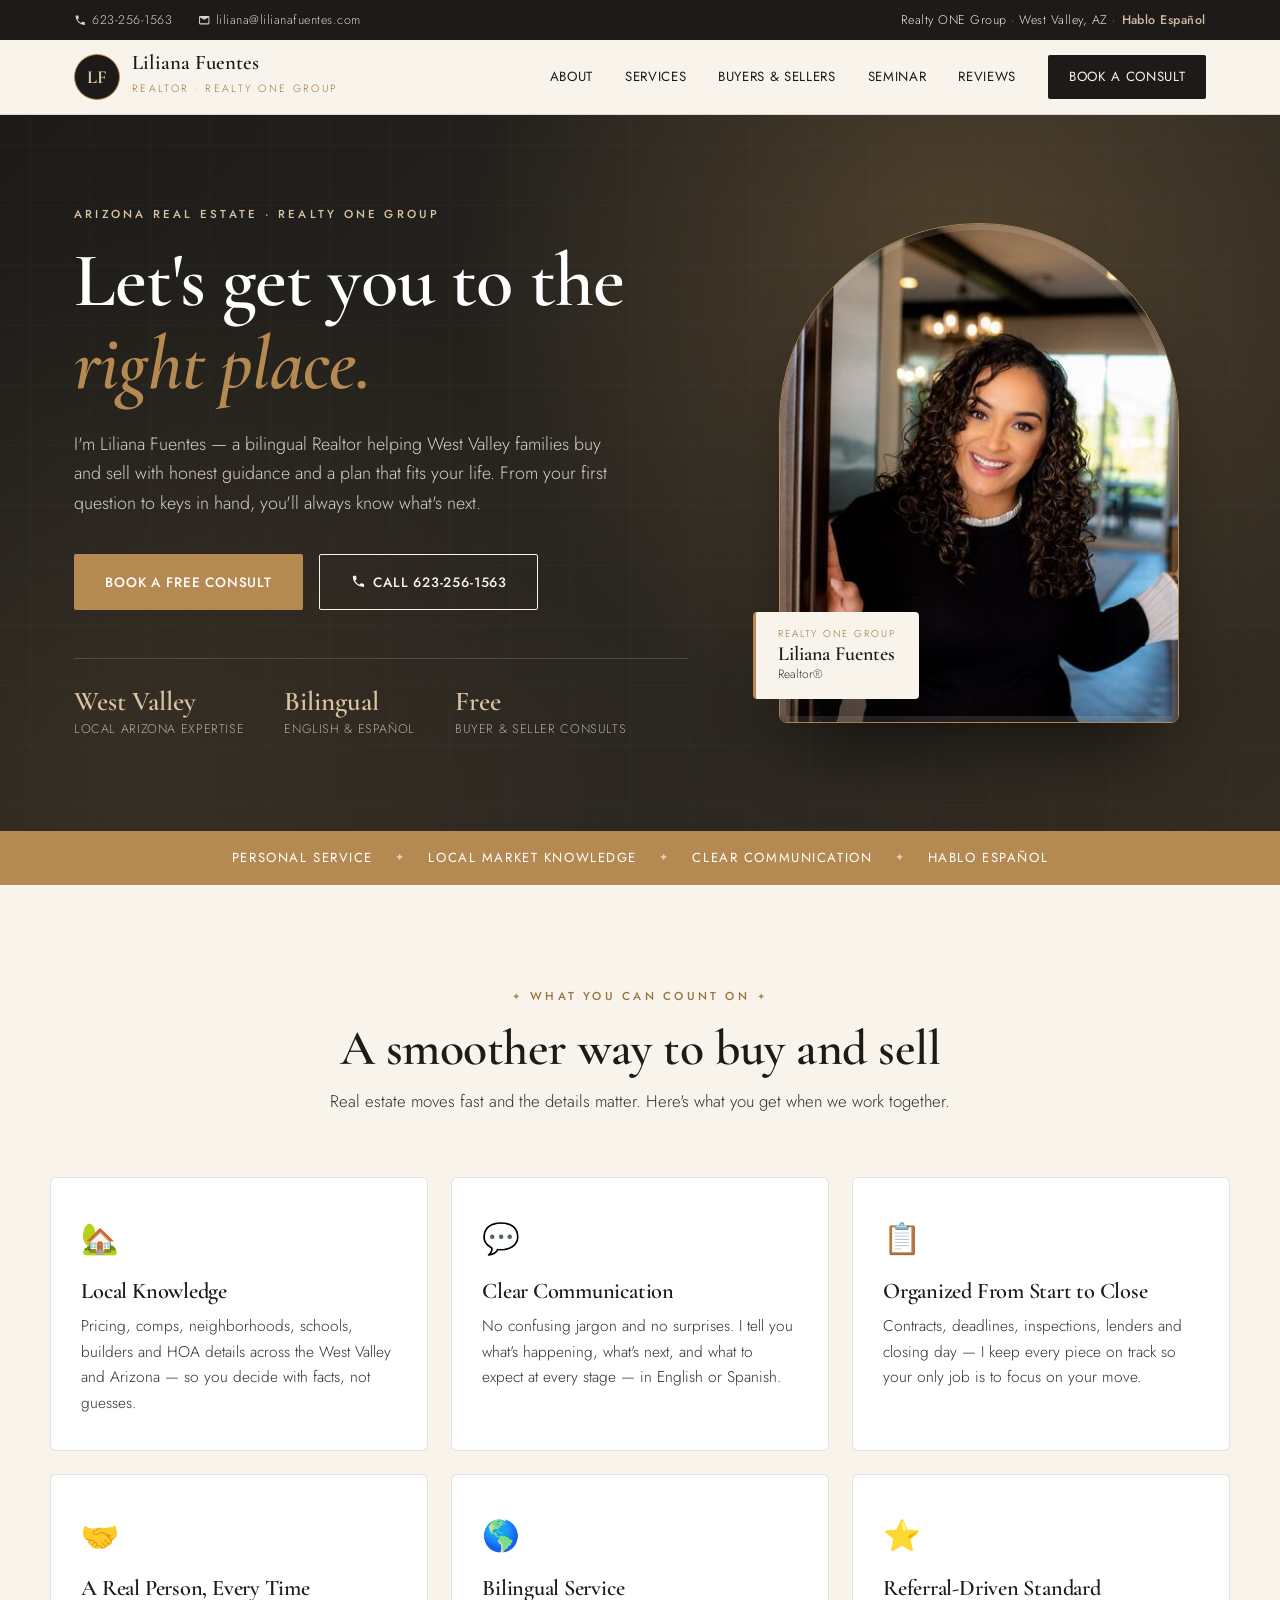
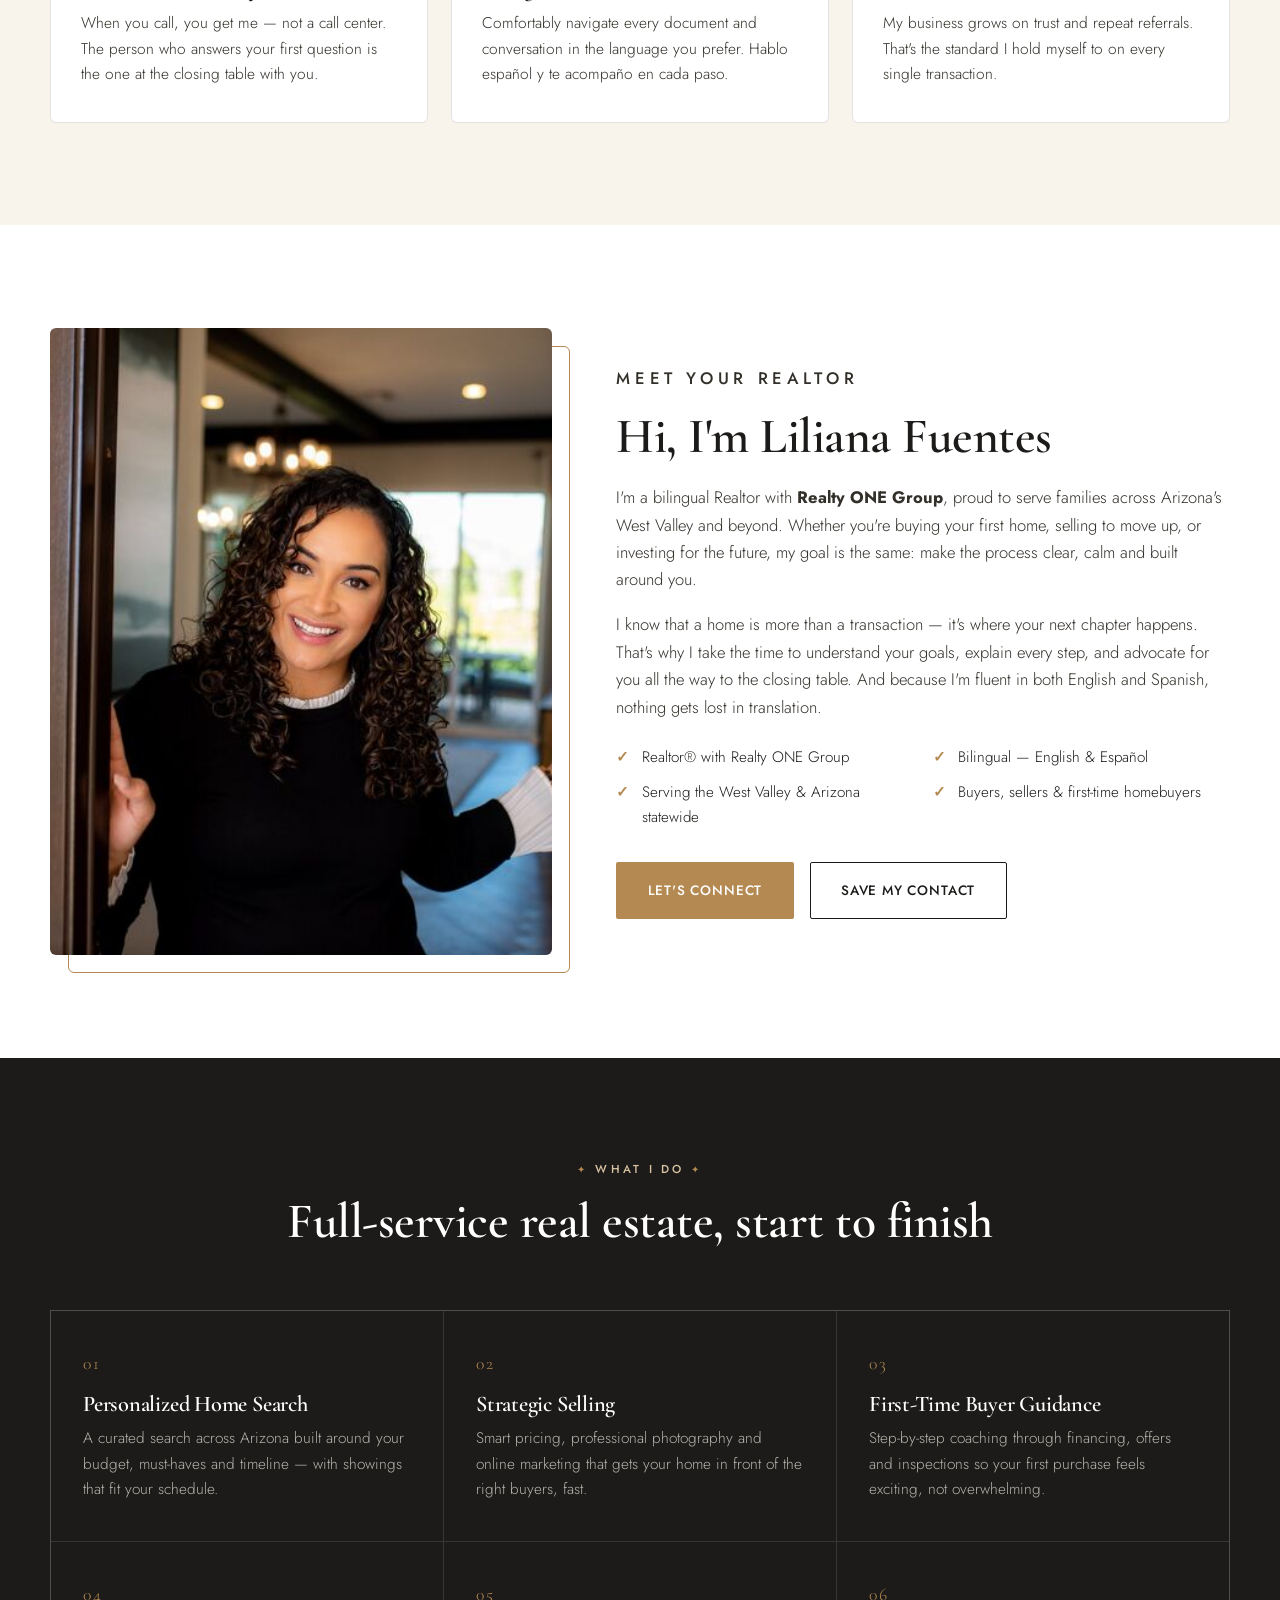
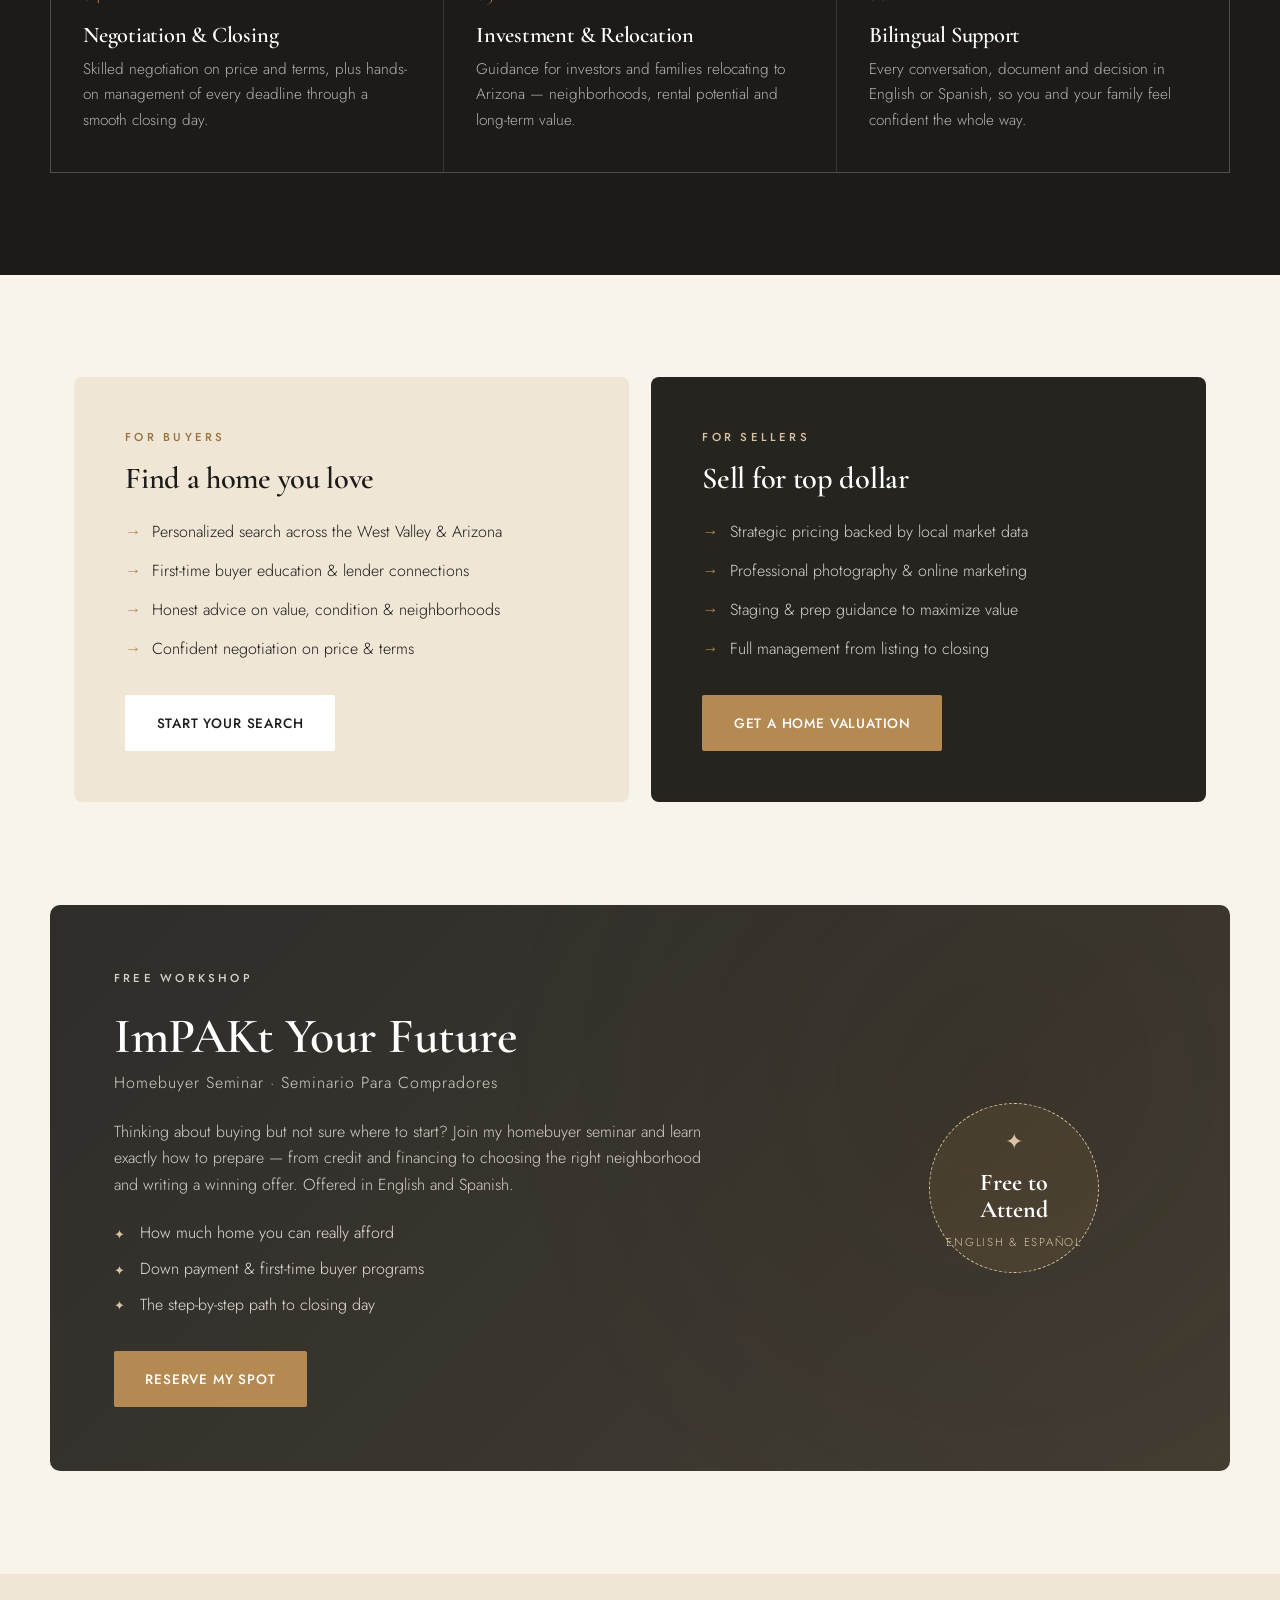
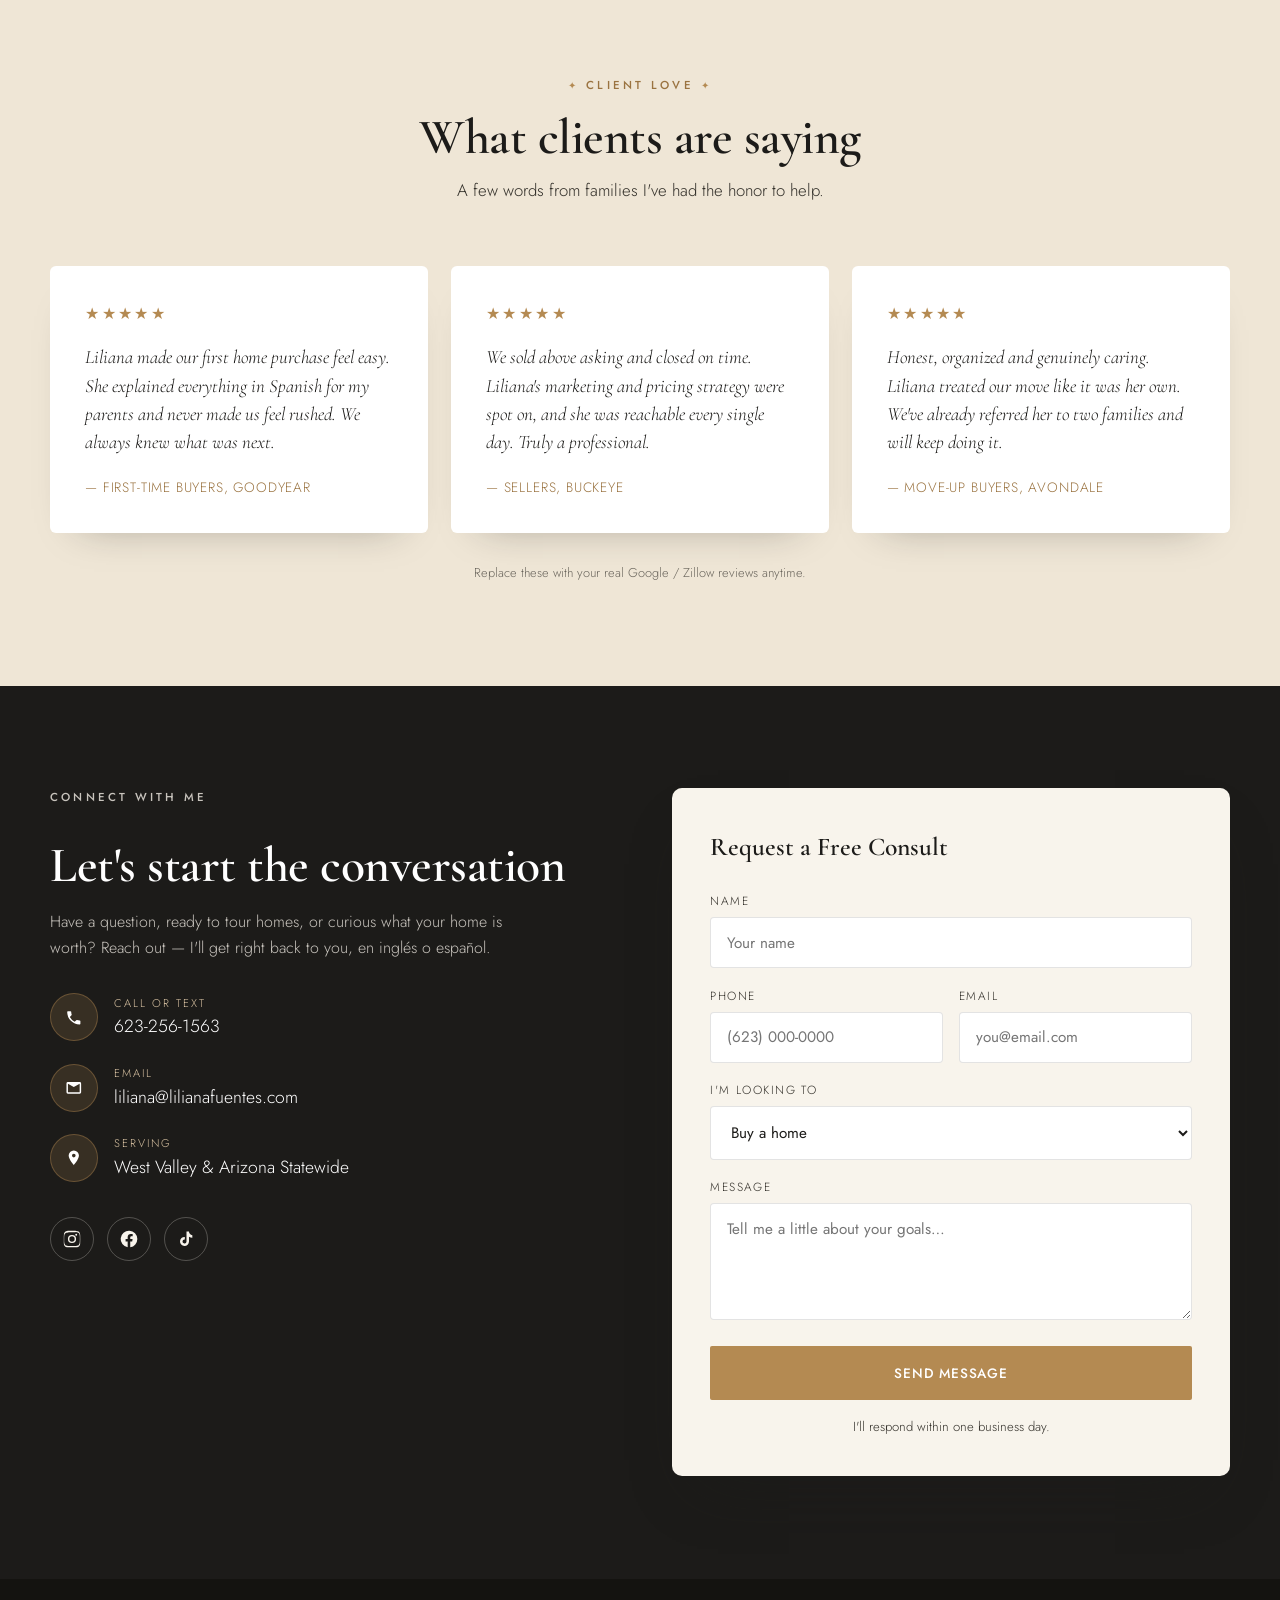
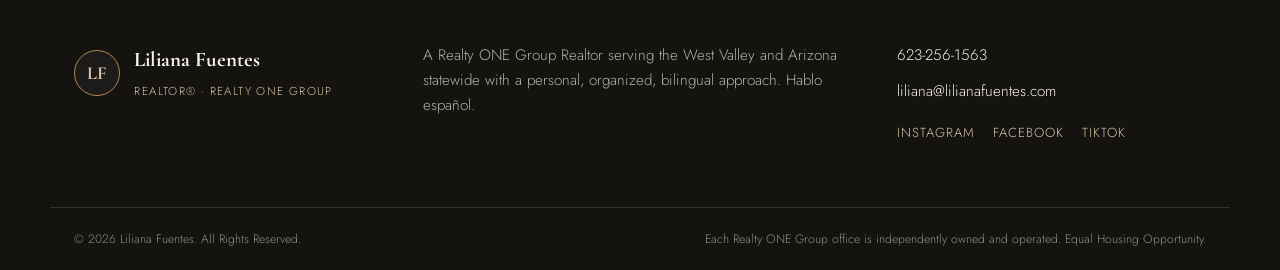
==== index.html @ efdcde89 "Launch Liliana Fuentes realtor website High-end bilingual one-page site for Liliana Fuentes, Realtor" ====
<!DOCTYPE html>
<html lang="en">
<head>
<meta charset="UTF-8" />
<meta name="viewport" content="width=device-width, initial-scale=1.0" />
<title>Liliana Fuentes | Realtor · Realty ONE Group · Arizona</title>
<meta name="description" content="Liliana Fuentes is a bilingual Arizona Realtor with Realty ONE Group, helping West Valley families buy and sell with a personal, organized approach. Hablo español." />
<meta name="author" content="Liliana Fuentes" />

<!-- Open Graph -->
<meta property="og:type" content="website" />
<meta property="og:title" content="Liliana Fuentes | Arizona Realtor" />
<meta property="og:description" content="Bilingual Arizona Realtor helping families buy & sell across the West Valley. Hablo español." />
<meta property="og:image" content="assets/images/liliana-profile.jpg" />

<link rel="icon" type="image/jpeg" href="assets/images/liliana-profile.jpg" />

<!-- Fonts -->
<link rel="preconnect" href="https://fonts.googleapis.com" />
<link rel="preconnect" href="https://fonts.gstatic.com" crossorigin />
<link href="https://fonts.googleapis.com/css2?family=Cormorant+Garamond:wght@400;500;600;700&family=Jost:wght@300;400;500;600&display=swap" rel="stylesheet" />

<link rel="stylesheet" href="assets/css/styles.css" />
</head>
<body>

<!-- ============ TOP BAR ============ -->
<div class="topbar">
  <div class="topbar-inner">
    <span class="topbar-item"><svg viewBox="0 0 24 24" class="ic"><path d="M6.6 10.8a15.6 15.6 0 0 0 6.6 6.6l2.2-2.2a1 1 0 0 1 1-.25 11.4 11.4 0 0 0 3.6.58 1 1 0 0 1 1 1V20a1 1 0 0 1-1 1A17 17 0 0 1 3 4a1 1 0 0 1 1-1h3.5a1 1 0 0 1 1 1 11.4 11.4 0 0 0 .58 3.6 1 1 0 0 1-.25 1z"/></svg> <a href="tel:+16232561563">623-256-1563</a></span>
    <span class="topbar-item topbar-hide"><svg viewBox="0 0 24 24" class="ic"><path d="M4 4h16a2 2 0 0 1 2 2v12a2 2 0 0 1-2 2H4a2 2 0 0 1-2-2V6a2 2 0 0 1 2-2zm8 7L4 6.5V18h16V6.5z"/></svg> <a href="mailto:liliana@lilianafuentes.com">liliana@lilianafuentes.com</a></span>
    <span class="topbar-item topbar-right">Realty ONE Group · West Valley, AZ · <strong>Hablo Español</strong></span>
  </div>
</div>

<!-- ============ NAV ============ -->
<header class="nav" id="nav">
  <div class="nav-inner">
    <a href="#home" class="brand">
      <span class="brand-mark">LF</span>
      <span class="brand-text">
        <span class="brand-name">Liliana Fuentes</span>
        <span class="brand-sub">Realtor · Realty ONE Group</span>
      </span>
    </a>

    <nav class="nav-links" id="navLinks">
      <a href="#about">About</a>
      <a href="#services">Services</a>
      <a href="#buyers">Buyers &amp; Sellers</a>
      <a href="#seminar">Seminar</a>
      <a href="#reviews">Reviews</a>
      <a href="#contact" class="nav-cta">Book a Consult</a>
    </nav>

    <button class="nav-toggle" id="navToggle" aria-label="Open menu">
      <span></span><span></span><span></span>
    </button>
  </div>
</header>

<!-- ============ HERO ============ -->
<section class="hero" id="home">
  <div class="hero-bg"></div>
  <div class="hero-inner">
    <div class="hero-copy reveal">
      <p class="eyebrow">Arizona Real Estate · Realty ONE Group</p>
      <h1>Let's get you to the<br><em>right place.</em></h1>
      <p class="hero-lead">
        I'm Liliana Fuentes — a bilingual Realtor helping West Valley families
        buy and sell with honest guidance and a plan that fits your life.
        From your first question to keys in hand, you'll always know what's next.
      </p>
      <div class="hero-actions">
        <a href="#contact" class="btn btn-primary">Book a Free Consult</a>
        <a href="tel:+16232561563" class="btn btn-ghost">
          <svg viewBox="0 0 24 24" class="ic"><path d="M6.6 10.8a15.6 15.6 0 0 0 6.6 6.6l2.2-2.2a1 1 0 0 1 1-.25 11.4 11.4 0 0 0 3.6.58 1 1 0 0 1 1 1V20a1 1 0 0 1-1 1A17 17 0 0 1 3 4a1 1 0 0 1 1-1h3.5a1 1 0 0 1 1 1 11.4 11.4 0 0 0 .58 3.6 1 1 0 0 1-.25 1z"/></svg>
          Call 623-256-1563
        </a>
      </div>
      <ul class="hero-stats">
        <li><strong>West&nbsp;Valley</strong><span>Local Arizona expertise</span></li>
        <li><strong>Bilingual</strong><span>English &amp; Español</span></li>
        <li><strong>Free</strong><span>Buyer &amp; seller consults</span></li>
      </ul>
    </div>

    <div class="hero-portrait reveal">
      <div class="portrait-frame">
        <img src="assets/images/liliana-profile.jpg" alt="Liliana Fuentes, Arizona Realtor" />
      </div>
      <div class="portrait-badge">
        <span class="badge-top">Realty ONE Group</span>
        <span class="badge-name">Liliana Fuentes</span>
        <span class="badge-role">Realtor®</span>
      </div>
    </div>
  </div>
</section>

<!-- ============ TRUST STRIP ============ -->
<section class="trust">
  <div class="trust-inner">
    <span>Personal Service</span><i>✦</i>
    <span>Local Market Knowledge</span><i>✦</i>
    <span>Clear Communication</span><i>✦</i>
    <span>Hablo Español</span>
  </div>
</section>

<!-- ============ COUNT ON ============ -->
<section class="counton" id="why">
  <div class="section-head reveal">
    <p class="eyebrow eyebrow-center">What You Can Count On</p>
    <h2>A smoother way to buy and sell</h2>
    <p class="section-sub">Real estate moves fast and the details matter. Here's what you get when we work together.</p>
  </div>

  <div class="counton-grid">
    <article class="count-card reveal">
      <div class="count-ic">🏡</div>
      <h3>Local Knowledge</h3>
      <p>Pricing, comps, neighborhoods, schools, builders and HOA details across the West Valley and Arizona — so you decide with facts, not guesses.</p>
    </article>
    <article class="count-card reveal">
      <div class="count-ic">💬</div>
      <h3>Clear Communication</h3>
      <p>No confusing jargon and no surprises. I tell you what's happening, what's next, and what to expect at every stage — in English or Spanish.</p>
    </article>
    <article class="count-card reveal">
      <div class="count-ic">📋</div>
      <h3>Organized From Start to Close</h3>
      <p>Contracts, deadlines, inspections, lenders and closing day — I keep every piece on track so your only job is to focus on your move.</p>
    </article>
    <article class="count-card reveal">
      <div class="count-ic">🤝</div>
      <h3>A Real Person, Every Time</h3>
      <p>When you call, you get me — not a call center. The person who answers your first question is the one at the closing table with you.</p>
    </article>
    <article class="count-card reveal">
      <div class="count-ic">🌎</div>
      <h3>Bilingual Service</h3>
      <p>Comfortably navigate every document and conversation in the language you prefer. Hablo español y te acompaño en cada paso.</p>
    </article>
    <article class="count-card reveal">
      <div class="count-ic">⭐</div>
      <h3>Referral-Driven Standard</h3>
      <p>My business grows on trust and repeat referrals. That's the standard I hold myself to on every single transaction.</p>
    </article>
  </div>
</section>

<!-- ============ ABOUT ============ -->
<section class="about" id="about">
  <div class="about-inner">
    <div class="about-photo reveal">
      <img src="assets/images/liliana-profile.jpg" alt="Liliana Fuentes" />
      <div class="about-accent"></div>
    </div>
    <div class="about-copy reveal">
      <p class="eyebrow">Meet Your Realtor</p>
      <h2>Hi, I'm Liliana Fuentes</h2>
      <p>
        I'm a bilingual Realtor with <strong>Realty ONE Group</strong>, proud to serve
        families across Arizona's West Valley and beyond. Whether you're buying your
        first home, selling to move up, or investing for the future, my goal is the
        same: make the process clear, calm and built around you.
      </p>
      <p>
        I know that a home is more than a transaction — it's where your next chapter
        happens. That's why I take the time to understand your goals, explain every
        step, and advocate for you all the way to the closing table. And because I'm
        fluent in both English and Spanish, nothing gets lost in translation.
      </p>
      <ul class="about-list">
        <li>Realtor® with Realty ONE Group</li>
        <li>Bilingual — English &amp; Español</li>
        <li>Serving the West Valley &amp; Arizona statewide</li>
        <li>Buyers, sellers &amp; first-time homebuyers</li>
      </ul>
      <div class="about-actions">
        <a href="#contact" class="btn btn-primary">Let's Connect</a>
        <a href="assets/liliana-fuentes.vcf" class="btn btn-ghost" download>Save My Contact</a>
      </div>
    </div>
  </div>
</section>

<!-- ============ SERVICES / WHAT WE DO ============ -->
<section class="services" id="services">
  <div class="section-head reveal">
    <p class="eyebrow eyebrow-center">What I Do</p>
    <h2>Full-service real estate, start to finish</h2>
  </div>
  <div class="services-grid">
    <article class="service reveal">
      <span class="service-num">01</span>
      <h3>Personalized Home Search</h3>
      <p>A curated search across Arizona built around your budget, must-haves and timeline — with showings that fit your schedule.</p>
    </article>
    <article class="service reveal">
      <span class="service-num">02</span>
      <h3>Strategic Selling</h3>
      <p>Smart pricing, professional photography and online marketing that gets your home in front of the right buyers, fast.</p>
    </article>
    <article class="service reveal">
      <span class="service-num">03</span>
      <h3>First-Time Buyer Guidance</h3>
      <p>Step-by-step coaching through financing, offers and inspections so your first purchase feels exciting, not overwhelming.</p>
    </article>
    <article class="service reveal">
      <span class="service-num">04</span>
      <h3>Negotiation &amp; Closing</h3>
      <p>Skilled negotiation on price and terms, plus hands-on management of every deadline through a smooth closing day.</p>
    </article>
    <article class="service reveal">
      <span class="service-num">05</span>
      <h3>Investment &amp; Relocation</h3>
      <p>Guidance for investors and families relocating to Arizona — neighborhoods, rental potential and long-term value.</p>
    </article>
    <article class="service reveal">
      <span class="service-num">06</span>
      <h3>Bilingual Support</h3>
      <p>Every conversation, document and decision in English or Spanish, so you and your family feel confident the whole way.</p>
    </article>
  </div>
</section>

<!-- ============ BUYERS / SELLERS SPLIT ============ -->
<section class="split" id="buyers">
  <div class="split-card split-buyers reveal">
    <p class="eyebrow">For Buyers</p>
    <h3>Find a home you love</h3>
    <ul>
      <li>Personalized search across the West Valley &amp; Arizona</li>
      <li>First-time buyer education &amp; lender connections</li>
      <li>Honest advice on value, condition &amp; neighborhoods</li>
      <li>Confident negotiation on price &amp; terms</li>
    </ul>
    <a href="#contact" class="btn btn-light">Start Your Search</a>
  </div>
  <div class="split-card split-sellers reveal">
    <p class="eyebrow eyebrow-light">For Sellers</p>
    <h3>Sell for top dollar</h3>
    <ul>
      <li>Strategic pricing backed by local market data</li>
      <li>Professional photography &amp; online marketing</li>
      <li>Staging &amp; prep guidance to maximize value</li>
      <li>Full management from listing to closing</li>
    </ul>
    <a href="#contact" class="btn btn-primary">Get a Home Valuation</a>
  </div>
</section>

<!-- ============ SEMINAR ============ -->
<section class="seminar" id="seminar">
  <div class="seminar-inner reveal">
    <div class="seminar-copy">
      <p class="eyebrow eyebrow-light">Free Workshop</p>
      <h2>ImPAKt Your Future</h2>
      <p class="seminar-tag">Homebuyer Seminar · Seminario Para Compradores</p>
      <p>
        Thinking about buying but not sure where to start? Join my homebuyer seminar
        and learn exactly how to prepare — from credit and financing to choosing the
        right neighborhood and writing a winning offer. Offered in English and Spanish.
      </p>
      <ul class="seminar-points">
        <li>How much home you can really afford</li>
        <li>Down payment &amp; first-time buyer programs</li>
        <li>The step-by-step path to closing day</li>
      </ul>
      <a href="https://partiful.com/e/uGW4o7pgcR9sW0emx7Ao?c=ep7l5ryD" target="_blank" rel="noopener" class="btn btn-primary">Reserve My Spot</a>
    </div>
    <div class="seminar-side">
      <div class="seminar-badge">
        <span>✦</span>
        <strong>Free to Attend</strong>
        <small>English &amp; Español</small>
      </div>
    </div>
  </div>
</section>

<!-- ============ TESTIMONIALS ============ -->
<section class="reviews" id="reviews">
  <div class="section-head reveal">
    <p class="eyebrow eyebrow-center">Client Love</p>
    <h2>What clients are saying</h2>
    <p class="section-sub">A few words from families I've had the honor to help.</p>
  </div>
  <div class="reviews-grid">
    <figure class="review reveal">
      <div class="stars">★★★★★</div>
      <blockquote>Liliana made our first home purchase feel easy. She explained everything in Spanish for my parents and never made us feel rushed. We always knew what was next.</blockquote>
      <figcaption>— First-Time Buyers, Goodyear</figcaption>
    </figure>
    <figure class="review reveal">
      <div class="stars">★★★★★</div>
      <blockquote>We sold above asking and closed on time. Liliana's marketing and pricing strategy were spot on, and she was reachable every single day. Truly a professional.</blockquote>
      <figcaption>— Sellers, Buckeye</figcaption>
    </figure>
    <figure class="review reveal">
      <div class="stars">★★★★★</div>
      <blockquote>Honest, organized and genuinely caring. Liliana treated our move like it was her own. We've already referred her to two families and will keep doing it.</blockquote>
      <figcaption>— Move-Up Buyers, Avondale</figcaption>
    </figure>
  </div>
  <p class="reviews-note">Replace these with your real Google / Zillow reviews anytime.</p>
</section>

<!-- ============ CONTACT ============ -->
<section class="contact" id="contact">
  <div class="contact-inner">
    <div class="contact-copy reveal">
      <p class="eyebrow eyebrow-light">Connect With Me</p>
      <h2>Let's start the conversation</h2>
      <p>Have a question, ready to tour homes, or curious what your home is worth? Reach out — I'll get right back to you, en inglés o español.</p>

      <ul class="contact-details">
        <li>
          <span class="cd-ic"><svg viewBox="0 0 24 24" class="ic"><path d="M6.6 10.8a15.6 15.6 0 0 0 6.6 6.6l2.2-2.2a1 1 0 0 1 1-.25 11.4 11.4 0 0 0 3.6.58 1 1 0 0 1 1 1V20a1 1 0 0 1-1 1A17 17 0 0 1 3 4a1 1 0 0 1 1-1h3.5a1 1 0 0 1 1 1 11.4 11.4 0 0 0 .58 3.6 1 1 0 0 1-.25 1z"/></svg></span>
          <div><small>Call or Text</small><a href="tel:+16232561563">623-256-1563</a></div>
        </li>
        <li>
          <span class="cd-ic"><svg viewBox="0 0 24 24" class="ic"><path d="M4 4h16a2 2 0 0 1 2 2v12a2 2 0 0 1-2 2H4a2 2 0 0 1-2-2V6a2 2 0 0 1 2-2zm8 7L4 6.5V18h16V6.5z"/></svg></span>
          <div><small>Email</small><a href="mailto:liliana@lilianafuentes.com">liliana@lilianafuentes.com</a></div>
        </li>
        <li>
          <span class="cd-ic"><svg viewBox="0 0 24 24" class="ic"><path d="M12 2a7 7 0 0 0-7 7c0 5.2 7 13 7 13s7-7.8 7-13a7 7 0 0 0-7-7zm0 9.5A2.5 2.5 0 1 1 12 6.5a2.5 2.5 0 0 1 0 5z"/></svg></span>
          <div><small>Serving</small><span>West Valley &amp; Arizona Statewide</span></div>
        </li>
      </ul>

      <div class="socials">
        <a href="https://www.instagram.com/lilianafuentesrealtor/" target="_blank" rel="noopener" aria-label="Instagram">
          <svg viewBox="0 0 24 24"><path d="M12 2.2c3.2 0 3.6 0 4.9.07 1.2.05 1.8.25 2.2.42.6.2 1 .5 1.4.9.4.4.7.8.9 1.4.17.4.37 1 .42 2.2.06 1.3.07 1.7.07 4.9s0 3.6-.07 4.9c-.05 1.2-.25 1.8-.42 2.2-.2.6-.5 1-.9 1.4-.4.4-.8.7-1.4.9-.4.17-1 .37-2.2.42-1.3.06-1.7.07-4.9.07s-3.6 0-4.9-.07c-1.2-.05-1.8-.25-2.2-.42-.6-.2-1-.5-1.4-.9-.4-.4-.7-.8-.9-1.4-.17-.4-.37-1-.42-2.2C2.2 15.6 2.2 15.2 2.2 12s0-3.6.07-4.9c.05-1.2.25-1.8.42-2.2.2-.6.5-1 .9-1.4.4-.4.8-.7 1.4-.9.4-.17 1-.37 2.2-.42C8.4 2.2 8.8 2.2 12 2.2zm0 1.8c-3.1 0-3.5 0-4.7.07-1.1.05-1.7.24-2.1.4-.5.2-.9.44-1.3.84-.4.4-.64.8-.84 1.3-.16.4-.35 1-.4 2.1C2.6 9.5 2.6 9.9 2.6 12s0 2.5.06 3.7c.05 1.1.24 1.7.4 2.1.2.5.44.9.84 1.3.4.4.8.64 1.3.84.4.16 1 .35 2.1.4 1.2.06 1.6.07 4.7.07s3.5 0 4.7-.07c1.1-.05 1.7-.24 2.1-.4.5-.2.9-.44 1.3-.84.4-.4.64-.8.84-1.3.16-.4.35-1 .4-2.1.06-1.2.07-1.6.07-3.7s0-2.5-.07-3.7c-.05-1.1-.24-1.7-.4-2.1-.2-.5-.44-.9-.84-1.3-.4-.4-.8-.64-1.3-.84-.4-.16-1-.35-2.1-.4C15.5 4 15.1 4 12 4zm0 3.1A4.9 4.9 0 1 0 12 16.9 4.9 4.9 0 0 0 12 7.1zm0 8.1A3.2 3.2 0 1 1 12 8.8a3.2 3.2 0 0 1 0 6.4zm6.2-8.3a1.15 1.15 0 1 1-2.3 0 1.15 1.15 0 0 1 2.3 0z"/></svg>
        </a>
        <a href="https://www.facebook.com/lilianafuentesrealtor" target="_blank" rel="noopener" aria-label="Facebook">
          <svg viewBox="0 0 24 24"><path d="M22 12a10 10 0 1 0-11.6 9.9v-7H7.9V12h2.5V9.8c0-2.5 1.5-3.9 3.8-3.9 1.1 0 2.2.2 2.2.2v2.5h-1.3c-1.2 0-1.6.8-1.6 1.6V12h2.8l-.45 2.9h-2.35v7A10 10 0 0 0 22 12z"/></svg>
        </a>
        <a href="https://www.tiktok.com/@lilianafuentesrealtor" target="_blank" rel="noopener" aria-label="TikTok">
          <svg viewBox="0 0 24 24"><path d="M16.6 5.8a4.3 4.3 0 0 1-1-2.8h-3v12.1a2.4 2.4 0 1 1-2-2.4V9.6a5.4 5.4 0 1 0 5 5.4V9.3a7.1 7.1 0 0 0 4 1.3V7.6a4.3 4.3 0 0 1-3-1.8z"/></svg>
        </a>
      </div>
    </div>

    <div class="contact-form-wrap reveal">
      <form class="contact-form" id="contactForm" action="https://formspree.io/f/yourFormID" method="POST">
        <p class="form-title">Request a Free Consult</p>
        <div class="field">
          <label for="name">Name</label>
          <input type="text" id="name" name="name" required placeholder="Your name" />
        </div>
        <div class="field-row">
          <div class="field">
            <label for="phone">Phone</label>
            <input type="tel" id="phone" name="phone" placeholder="(623) 000-0000" />
          </div>
          <div class="field">
            <label for="email">Email</label>
            <input type="email" id="email" name="email" required placeholder="you@email.com" />
          </div>
        </div>
        <div class="field">
          <label for="intent">I'm looking to</label>
          <select id="intent" name="intent">
            <option>Buy a home</option>
            <option>Sell a home</option>
            <option>Buy &amp; sell</option>
            <option>Attend the homebuyer seminar</option>
            <option>Just have a question</option>
          </select>
        </div>
        <div class="field">
          <label for="message">Message</label>
          <textarea id="message" name="message" rows="4" placeholder="Tell me a little about your goals…"></textarea>
        </div>
        <button type="submit" class="btn btn-primary btn-block">Send Message</button>
        <p class="form-note" id="formNote">I'll respond within one business day.</p>
      </form>
    </div>
  </div>
</section>

<!-- ============ FOOTER ============ -->
<footer class="footer">
  <div class="footer-inner">
    <div class="footer-brand">
      <span class="brand-mark">LF</span>
      <div>
        <strong>Liliana Fuentes</strong>
        <small>Realtor® · Realty ONE Group</small>
      </div>
    </div>
    <p class="footer-blurb">
      A Realty ONE Group Realtor serving the West Valley and Arizona statewide
      with a personal, organized, bilingual approach. Hablo español.
    </p>
    <ul class="footer-contact">
      <li><a href="tel:+16232561563">623-256-1563</a></li>
      <li><a href="mailto:liliana@lilianafuentes.com">liliana@lilianafuentes.com</a></li>
      <li class="footer-social">
        <a href="https://www.instagram.com/lilianafuentesrealtor/" target="_blank" rel="noopener" aria-label="Instagram">Instagram</a>
        <a href="https://www.facebook.com/lilianafuentesrealtor" target="_blank" rel="noopener" aria-label="Facebook">Facebook</a>
        <a href="https://www.tiktok.com/@lilianafuentesrealtor" target="_blank" rel="noopener" aria-label="TikTok">TikTok</a>
      </li>
    </ul>
  </div>
  <div class="footer-bar">
    <span>© <span id="year"></span> Liliana Fuentes. All Rights Reserved.</span>
    <span>Each Realty ONE Group office is independently owned and operated. Equal Housing Opportunity.</span>
  </div>
</footer>

<a href="tel:+16232561563" class="fab" aria-label="Call Liliana">
  <svg viewBox="0 0 24 24"><path d="M6.6 10.8a15.6 15.6 0 0 0 6.6 6.6l2.2-2.2a1 1 0 0 1 1-.25 11.4 11.4 0 0 0 3.6.58 1 1 0 0 1 1 1V20a1 1 0 0 1-1 1A17 17 0 0 1 3 4a1 1 0 0 1 1-1h3.5a1 1 0 0 1 1 1 11.4 11.4 0 0 0 .58 3.6 1 1 0 0 1-.25 1z"/></svg>
</a>

<script src="assets/js/main.js"></script>
</body>
</html>
---- assets/css/styles.css ----
/* ============================================================
   Liliana Fuentes — Realtor · Realty ONE Group
   Palette: charcoal + warm gold + cream
============================================================ */
:root{
  --ink:#1c1b19;
  --charcoal:#26241f;
  --char-soft:#33302a;
  --cream:#f8f4ec;
  --sand:#efe6d6;
  --gold:#b48a52;
  --gold-deep:#9a7340;
  --gold-soft:#d9c3a3;
  --line:rgba(28,27,25,.12);
  --white:#ffffff;
  --shadow:0 30px 60px -25px rgba(28,27,25,.4);
  --serif:"Cormorant Garamond",Georgia,serif;
  --sans:"Jost",-apple-system,BlinkMacSystemFont,sans-serif;
  --maxw:1180px;
}

*{margin:0;padding:0;box-sizing:border-box}
html{scroll-behavior:smooth}
body{
  font-family:var(--sans);
  color:var(--ink);
  background:var(--cream);
  line-height:1.65;
  font-weight:300;
  -webkit-font-smoothing:antialiased;
  overflow-x:hidden;
}
img{max-width:100%;display:block}
a{color:inherit;text-decoration:none}
.ic{width:1em;height:1em;fill:currentColor;flex:none}

h1,h2,h3{font-family:var(--serif);font-weight:600;line-height:1.08;letter-spacing:-.01em}
h1{font-size:clamp(2.8rem,6vw,4.8rem)}
h2{font-size:clamp(2rem,4vw,3.1rem)}
h3{font-size:1.4rem}
em{font-style:italic;color:var(--gold)}

.eyebrow{
  font-family:var(--sans);
  text-transform:uppercase;
  letter-spacing:.28em;
  font-size:.72rem;
  font-weight:500;
  color:var(--gold-deep);
  margin-bottom:1rem;
}
.eyebrow-light{color:var(--gold-soft)}
.eyebrow-center{display:flex;justify-content:center;gap:.6em;align-items:center}
.eyebrow-center::before,.eyebrow-center::after{content:"✦";color:var(--gold);font-size:.9em}

/* ---------- Buttons ---------- */
.btn{
  display:inline-flex;align-items:center;gap:.55em;
  font-family:var(--sans);font-weight:500;font-size:.85rem;
  letter-spacing:.06em;text-transform:uppercase;
  padding:1rem 1.9rem;border-radius:2px;cursor:pointer;
  transition:.35s cubic-bezier(.2,.7,.3,1);border:1px solid transparent;
}
.btn .ic{font-size:1.1em}
.btn-primary{background:var(--gold);color:#fff}
.btn-primary:hover{background:var(--gold-deep);transform:translateY(-2px);box-shadow:0 14px 30px -12px rgba(154,115,64,.7)}
.btn-ghost{background:transparent;border-color:currentColor;color:inherit}
.btn-ghost:hover{background:var(--ink);color:var(--cream);border-color:var(--ink)}
.btn-light{background:#fff;color:var(--ink)}
.btn-light:hover{background:var(--ink);color:#fff;transform:translateY(-2px)}
.btn-block{width:100%;justify-content:center}

/* ---------- Topbar ---------- */
.topbar{background:var(--ink);color:var(--cream);font-size:.78rem;letter-spacing:.04em}
.topbar-inner{max-width:var(--maxw);margin:0 auto;padding:.6rem 1.5rem;display:flex;gap:1.6rem;align-items:center}
.topbar-item{display:inline-flex;align-items:center;gap:.45em;opacity:.85}
.topbar-item a:hover{color:var(--gold-soft)}
.topbar-right{margin-left:auto;opacity:.95}
.topbar-right strong{color:var(--gold-soft);font-weight:500}

/* ---------- Nav ---------- */
.nav{position:sticky;top:0;z-index:100;background:rgba(248,244,236,.9);backdrop-filter:blur(12px);border-bottom:1px solid var(--line);transition:.3s}
.nav.scrolled{box-shadow:0 8px 30px -18px rgba(28,27,25,.35)}
.nav-inner{max-width:var(--maxw);margin:0 auto;padding:.85rem 1.5rem;display:flex;align-items:center;justify-content:space-between}
.brand{display:flex;align-items:center;gap:.75rem}
.brand-mark{
  width:46px;height:46px;border-radius:50%;flex:none;
  display:grid;place-items:center;
  background:var(--ink);color:var(--gold-soft);
  font-family:var(--serif);font-weight:700;font-size:1.15rem;letter-spacing:.02em;
  border:1px solid var(--gold);
}
.brand-name{font-family:var(--serif);font-size:1.3rem;font-weight:600;display:block;line-height:1}
.brand-sub{font-size:.66rem;letter-spacing:.22em;text-transform:uppercase;color:var(--gold-deep)}
.nav-links{display:flex;align-items:center;gap:2rem}
.nav-links a{font-size:.83rem;letter-spacing:.05em;text-transform:uppercase;font-weight:400;transition:color .25s;position:relative}
.nav-links a:not(.nav-cta)::after{content:"";position:absolute;left:0;bottom:-6px;width:0;height:1px;background:var(--gold);transition:width .3s}
.nav-links a:not(.nav-cta):hover::after{width:100%}
.nav-cta{background:var(--ink);color:var(--cream)!important;padding:.7rem 1.3rem;border-radius:2px;font-weight:500}
.nav-cta:hover{background:var(--gold)}
.nav-toggle{display:none;flex-direction:column;gap:5px;background:none;border:none;cursor:pointer;padding:6px}
.nav-toggle span{width:26px;height:2px;background:var(--ink);transition:.3s}

/* ---------- Hero ---------- */
.hero{position:relative;overflow:hidden;background:var(--ink)}
.hero-bg{
  position:absolute;inset:0;
  background:
    radial-gradient(circle at 75% 20%,rgba(180,138,82,.28),transparent 45%),
    radial-gradient(circle at 10% 90%,rgba(180,138,82,.12),transparent 40%),
    linear-gradient(135deg,#1c1b19 0%,#2a2620 60%,#332c22 100%);
}
.hero-bg::after{content:"";position:absolute;inset:0;background-image:url("data:image/svg+xml,%3Csvg xmlns='http://www.w3.org/2000/svg' width='60' height='60'%3E%3Cpath d='M0 0h60v60H0z' fill='none'/%3E%3Cpath d='M30 0v60M0 30h60' stroke='%23ffffff' stroke-opacity='.025'/%3E%3C/svg%3E");}
.hero-inner{position:relative;max-width:var(--maxw);margin:0 auto;padding:clamp(3rem,7vw,6rem) 1.5rem;display:grid;grid-template-columns:1.15fr .85fr;gap:clamp(2rem,5vw,4.5rem);align-items:center}
.hero-copy{color:var(--cream)}
.hero-copy .eyebrow{color:var(--gold-soft)}
.hero h1{margin-bottom:1.5rem;color:#fff}
.hero-lead{font-size:1.12rem;max-width:34rem;color:rgba(248,244,236,.82);margin-bottom:2.2rem;font-weight:300}
.hero-actions{display:flex;flex-wrap:wrap;gap:1rem;margin-bottom:3rem}
.hero-actions .btn-ghost{color:var(--cream)}
.hero-stats{list-style:none;display:flex;gap:2.5rem;flex-wrap:wrap;border-top:1px solid rgba(248,244,236,.16);padding-top:1.8rem}
.hero-stats strong{display:block;font-family:var(--serif);font-size:1.7rem;color:var(--gold-soft);font-weight:600;line-height:1}
.hero-stats span{font-size:.78rem;letter-spacing:.05em;color:rgba(248,244,236,.65);text-transform:uppercase}

.hero-portrait{position:relative;justify-self:center}
.portrait-frame{
  position:relative;width:clamp(280px,32vw,400px);aspect-ratio:4/5;
  border-radius:200px 200px 8px 8px;overflow:hidden;
  border:1px solid var(--gold);
  box-shadow:0 40px 80px -30px rgba(0,0,0,.7);
}
.portrait-frame img{width:100%;height:100%;object-fit:cover;object-position:center top}
.portrait-frame::after{content:"";position:absolute;inset:0;box-shadow:inset 0 0 0 6px rgba(248,244,236,.12);border-radius:inherit;pointer-events:none}
.portrait-badge{
  position:absolute;bottom:24px;left:-26px;
  background:var(--cream);padding:.9rem 1.4rem;border-radius:4px;
  box-shadow:var(--shadow);text-align:left;border-left:3px solid var(--gold);
}
.badge-top{display:block;font-size:.62rem;letter-spacing:.2em;text-transform:uppercase;color:var(--gold-deep)}
.badge-name{display:block;font-family:var(--serif);font-size:1.25rem;font-weight:600;line-height:1.1}
.badge-role{display:block;font-size:.75rem;color:var(--char-soft)}

/* ---------- Trust strip ---------- */
.trust{background:var(--gold);color:#fff}
.trust-inner{max-width:var(--maxw);margin:0 auto;padding:1rem 1.5rem;display:flex;align-items:center;justify-content:center;gap:1.4rem;flex-wrap:wrap;font-size:.82rem;letter-spacing:.12em;text-transform:uppercase;font-weight:400}
.trust i{font-style:normal;opacity:.6;font-size:.7rem}

/* ---------- Section heads ---------- */
.section-head{text-align:center;max-width:46rem;margin:0 auto clamp(2.5rem,5vw,3.8rem)}
.section-sub{color:var(--char-soft);font-size:1.05rem;margin-top:.8rem}

/* ---------- Count On ---------- */
.counton{padding:clamp(4rem,8vw,7rem) 1.5rem;background:var(--cream)}
.counton-grid{max-width:var(--maxw);margin:0 auto;display:grid;grid-template-columns:repeat(3,1fr);gap:1.4rem}
.count-card{background:#fff;border:1px solid var(--line);padding:2.2rem 1.9rem;border-radius:6px;transition:.4s}
.count-card:hover{transform:translateY(-6px);box-shadow:var(--shadow);border-color:var(--gold-soft)}
.count-ic{font-size:1.9rem;margin-bottom:1rem}
.count-card h3{margin-bottom:.6rem}
.count-card p{color:var(--char-soft);font-size:.97rem}

/* ---------- About ---------- */
.about{padding:clamp(4rem,8vw,7rem) 1.5rem;background:var(--white)}
.about-inner{max-width:var(--maxw);margin:0 auto;display:grid;grid-template-columns:.9fr 1.1fr;gap:clamp(2.5rem,5vw,5rem);align-items:center}
.about-photo{position:relative}
.about-photo img{width:100%;aspect-ratio:4/5;object-fit:cover;object-position:center top;border-radius:6px;position:relative;z-index:2}
.about-accent{position:absolute;inset:18px -18px -18px 18px;border:1px solid var(--gold);border-radius:6px;z-index:1}
.about-copy p{color:var(--char-soft);margin-bottom:1.1rem;font-size:1.04rem}
.about-copy h2{margin-bottom:1.3rem;margin-top:.4rem}
.about-list{list-style:none;margin:1.5rem 0 2rem;display:grid;grid-template-columns:1fr 1fr;gap:.6rem 1.2rem}
.about-list li{position:relative;padding-left:1.6rem;font-size:.95rem;color:var(--ink)}
.about-list li::before{content:"✓";position:absolute;left:0;color:var(--gold);font-weight:600}
.about-actions{display:flex;gap:1rem;flex-wrap:wrap}

/* ---------- Services ---------- */
.services{padding:clamp(4rem,8vw,7rem) 1.5rem;background:var(--ink);color:var(--cream)}
.services .eyebrow{color:var(--gold-soft)}
.services h2{color:#fff}
.services-grid{max-width:var(--maxw);margin:0 auto;display:grid;grid-template-columns:repeat(3,1fr);gap:1px;background:rgba(248,244,236,.12);border:1px solid rgba(248,244,236,.12)}
.service{background:var(--ink);padding:2.4rem 2rem;transition:.4s}
.service:hover{background:var(--char-soft)}
.service-num{font-family:var(--serif);font-size:1.1rem;color:var(--gold);letter-spacing:.1em}
.service h3{color:#fff;margin:.9rem 0 .6rem}
.service p{color:rgba(248,244,236,.7);font-size:.96rem}

/* ---------- Split Buyers/Sellers ---------- */
.split{max-width:var(--maxw);margin:clamp(4rem,8vw,7rem) auto;padding:0 1.5rem;display:grid;grid-template-columns:1fr 1fr;gap:1.4rem}
.split-card{padding:clamp(2.2rem,4vw,3.2rem);border-radius:8px}
.split-buyers{background:var(--sand)}
.split-sellers{background:var(--charcoal);color:var(--cream)}
.split-card h3{font-size:1.9rem;margin-bottom:1.4rem}
.split-sellers h3{color:#fff}
.split-card ul{list-style:none;margin-bottom:2rem;display:grid;gap:.8rem}
.split-card li{position:relative;padding-left:1.7rem;font-size:1rem}
.split-card li::before{content:"→";position:absolute;left:0;color:var(--gold)}
.split-sellers li{color:rgba(248,244,236,.85)}

/* ---------- Seminar ---------- */
.seminar{padding:0 1.5rem clamp(4rem,8vw,7rem)}
.seminar-inner{max-width:var(--maxw);margin:0 auto;background:
   linear-gradient(135deg,rgba(28,27,25,.92),rgba(51,44,34,.92)),
   radial-gradient(circle at 80% 30%,rgba(180,138,82,.4),transparent 50%);
   color:var(--cream);border-radius:10px;padding:clamp(2.6rem,5vw,4.5rem);
   display:grid;grid-template-columns:1.4fr .6fr;gap:2.5rem;align-items:center}
.seminar-copy h2{color:#fff;margin-bottom:.4rem}
.seminar-tag{color:var(--gold-soft);letter-spacing:.06em;margin-bottom:1.2rem;font-size:1rem}
.seminar-copy>p{color:rgba(248,244,236,.82);margin-bottom:1.4rem;max-width:38rem}
.seminar-points{list-style:none;margin-bottom:2rem;display:grid;gap:.6rem}
.seminar-points li{position:relative;padding-left:1.6rem;color:rgba(248,244,236,.9)}
.seminar-points li::before{content:"✦";position:absolute;left:0;color:var(--gold-soft);font-size:.8em;top:.25em}
.seminar-side{display:flex;justify-content:center}
.seminar-badge{width:170px;height:170px;border-radius:50%;border:1px dashed var(--gold-soft);display:grid;place-items:center;text-align:center;gap:.2rem;padding:1rem;background:rgba(180,138,82,.12)}
.seminar-badge span{font-size:1.4rem;color:var(--gold-soft)}
.seminar-badge strong{font-family:var(--serif);font-size:1.5rem;line-height:1.1;color:#fff}
.seminar-badge small{font-size:.72rem;letter-spacing:.15em;text-transform:uppercase;color:var(--gold-soft)}

/* ---------- Reviews ---------- */
.reviews{padding:clamp(4rem,8vw,7rem) 1.5rem;background:var(--sand)}
.reviews-grid{max-width:var(--maxw);margin:0 auto;display:grid;grid-template-columns:repeat(3,1fr);gap:1.4rem}
.review{background:#fff;padding:2.2rem;border-radius:6px;box-shadow:0 20px 40px -30px rgba(28,27,25,.4)}
.stars{color:var(--gold);letter-spacing:.15em;margin-bottom:1rem}
.review blockquote{font-family:var(--serif);font-size:1.18rem;line-height:1.5;color:var(--ink);margin-bottom:1.2rem;font-style:italic}
.review figcaption{font-size:.85rem;letter-spacing:.06em;color:var(--gold-deep);text-transform:uppercase}
.reviews-note{text-align:center;margin-top:1.8rem;font-size:.8rem;color:var(--char-soft);opacity:.7}

/* ---------- Contact ---------- */
.contact{padding:clamp(4rem,8vw,7rem) 1.5rem;background:var(--ink);color:var(--cream)}
.contact-inner{max-width:var(--maxw);margin:0 auto;display:grid;grid-template-columns:1fr 1fr;gap:clamp(2.5rem,5vw,4.5rem);align-items:start}
.contact-copy h2{color:#fff;margin-bottom:1rem}
.contact-copy>p{color:rgba(248,244,236,.78);margin-bottom:2rem;max-width:30rem}
.contact-details{list-style:none;display:grid;gap:1.4rem;margin-bottom:2.2rem}
.contact-details li{display:flex;gap:1rem;align-items:center}
.cd-ic{width:48px;height:48px;border-radius:50%;flex:none;display:grid;place-items:center;background:rgba(180,138,82,.18);color:var(--gold-soft);font-size:1.2rem;border:1px solid rgba(180,138,82,.4)}
.contact-details small{display:block;font-size:.7rem;letter-spacing:.18em;text-transform:uppercase;color:var(--gold-soft)}
.contact-details a,.contact-details span{font-size:1.1rem;color:#fff}
.contact-details a:hover{color:var(--gold-soft)}
.socials{display:flex;gap:.8rem}
.socials a{width:44px;height:44px;border-radius:50%;border:1px solid rgba(248,244,236,.25);display:grid;place-items:center;transition:.3s}
.socials a svg{width:20px;height:20px;fill:var(--cream)}
.socials a:hover{background:var(--gold);border-color:var(--gold);transform:translateY(-3px)}

.contact-form-wrap{background:var(--cream);border-radius:10px;padding:clamp(1.8rem,3vw,2.6rem);box-shadow:var(--shadow)}
.form-title{font-family:var(--serif);font-size:1.6rem;font-weight:600;color:var(--ink);margin-bottom:1.4rem}
.field{margin-bottom:1.1rem}
.field-row{display:grid;grid-template-columns:1fr 1fr;gap:1rem}
.field label{display:block;font-size:.74rem;letter-spacing:.12em;text-transform:uppercase;color:var(--char-soft);margin-bottom:.4rem}
.field input,.field select,.field textarea{
  width:100%;padding:.85rem 1rem;border:1px solid var(--line);border-radius:4px;
  background:#fff;font-family:var(--sans);font-size:.95rem;color:var(--ink);transition:.25s;resize:vertical;
}
.field input:focus,.field select:focus,.field textarea:focus{outline:none;border-color:var(--gold);box-shadow:0 0 0 3px rgba(180,138,82,.15)}
.form-note{text-align:center;font-size:.82rem;color:var(--char-soft);margin-top:1rem}
.form-note.success{color:var(--gold-deep);font-weight:500}

/* ---------- Footer ---------- */
.footer{background:#141310;color:var(--cream)}
.footer-inner{max-width:var(--maxw);margin:0 auto;padding:clamp(2.5rem,5vw,4rem) 1.5rem;display:grid;grid-template-columns:1fr 1.4fr 1fr;gap:2.5rem;align-items:start}
.footer-brand{display:flex;align-items:center;gap:.9rem}
.footer-brand strong{font-family:var(--serif);font-size:1.3rem;display:block}
.footer-brand small{font-size:.72rem;letter-spacing:.12em;text-transform:uppercase;color:var(--gold-soft)}
.footer-blurb{color:rgba(248,244,236,.7);font-size:.95rem}
.footer-contact{list-style:none;display:grid;gap:.7rem;font-size:.95rem}
.footer-contact a:hover{color:var(--gold-soft)}
.footer-social{display:flex;gap:1.1rem;margin-top:.4rem}
.footer-social a{font-size:.82rem;letter-spacing:.08em;text-transform:uppercase;color:var(--gold-soft)}
.footer-bar{border-top:1px solid rgba(248,244,236,.12);padding:1.3rem 1.5rem;display:flex;justify-content:space-between;gap:1rem;flex-wrap:wrap;max-width:var(--maxw);margin:0 auto;font-size:.76rem;color:rgba(248,244,236,.55)}

/* ---------- Floating call ---------- */
.fab{position:fixed;bottom:24px;right:24px;width:58px;height:58px;border-radius:50%;background:var(--gold);display:none;place-items:center;box-shadow:0 14px 30px -10px rgba(154,115,64,.8);z-index:90;animation:pulse 2.4s infinite}
.fab svg{width:24px;height:24px;fill:#fff}
@keyframes pulse{0%{box-shadow:0 0 0 0 rgba(180,138,82,.5)}70%{box-shadow:0 0 0 16px rgba(180,138,82,0)}100%{box-shadow:0 0 0 0 rgba(180,138,82,0)}}

/* ---------- Reveal animation ---------- */
.reveal{opacity:0;transform:translateY(28px);transition:opacity .8s ease,transform .8s cubic-bezier(.2,.7,.3,1)}
.reveal.in{opacity:1;transform:none}

/* ============ RESPONSIVE ============ */
@media(max-width:980px){
  .hero-inner,.about-inner,.contact-inner,.seminar-inner{grid-template-columns:1fr}
  .hero-portrait{order:-1;margin-bottom:1rem}
  .about-photo{max-width:420px;margin:0 auto}
  .counton-grid,.services-grid,.reviews-grid{grid-template-columns:1fr 1fr}
  .footer-inner{grid-template-columns:1fr 1fr}
}
@media(max-width:760px){
  .topbar-hide{display:none}
  .topbar-right{margin-left:auto}
  .nav-links{position:fixed;inset:0 0 0 auto;width:min(80vw,320px);background:var(--cream);flex-direction:column;align-items:flex-start;justify-content:center;gap:1.6rem;padding:2rem 2.2rem;transform:translateX(100%);transition:.4s cubic-bezier(.2,.7,.3,1);box-shadow:var(--shadow);z-index:120}
  .nav-links.open{transform:none}
  .nav-links a{font-size:1.05rem}
  .nav-toggle{display:flex;z-index:130}
  .nav-toggle.active span:nth-child(1){transform:translateY(7px) rotate(45deg)}
  .nav-toggle.active span:nth-child(2){opacity:0}
  .nav-toggle.active span:nth-child(3){transform:translateY(-7px) rotate(-45deg)}
  .counton-grid,.services-grid,.reviews-grid,.split,.about-list,.field-row,.footer-inner{grid-template-columns:1fr}
  .split{gap:1rem}
  .fab{display:grid}
  .footer-bar{flex-direction:column;text-align:center}
  .hero-stats{gap:1.6rem}
  .portrait-badge{left:0}
}
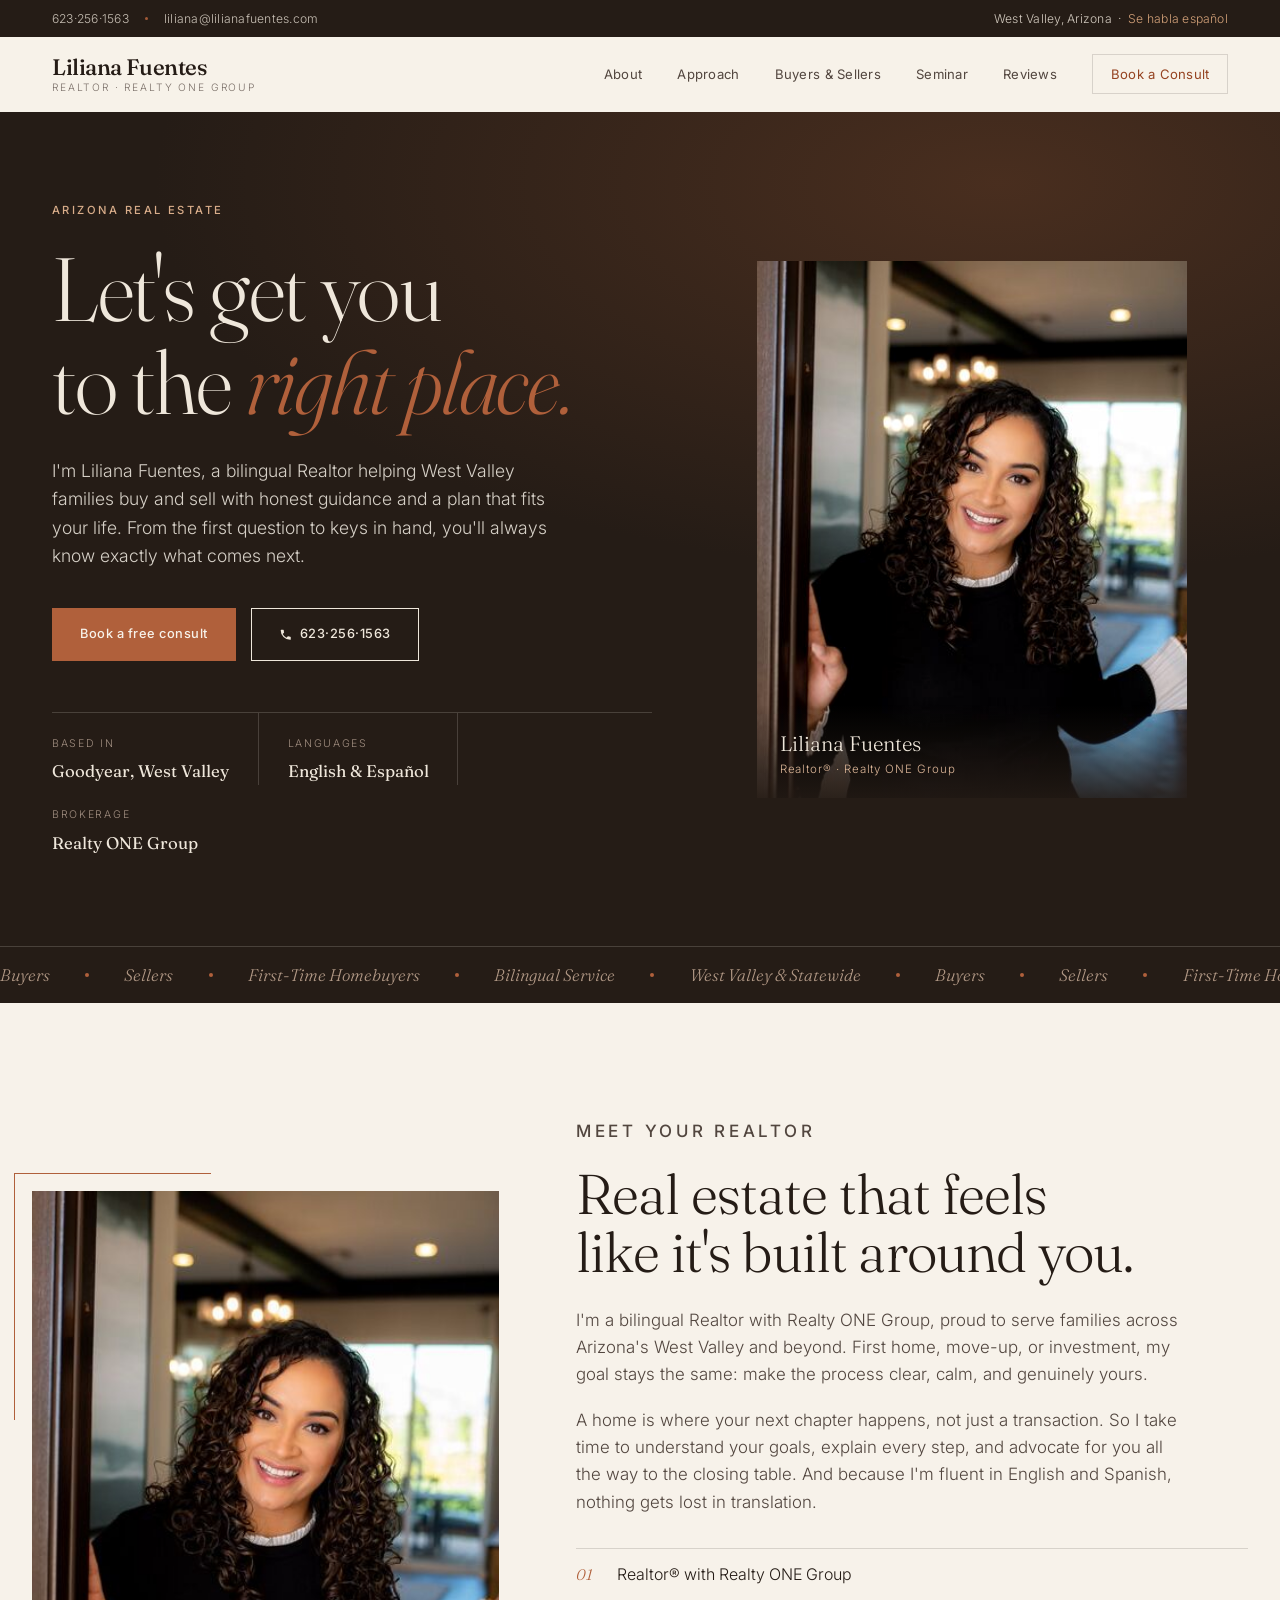
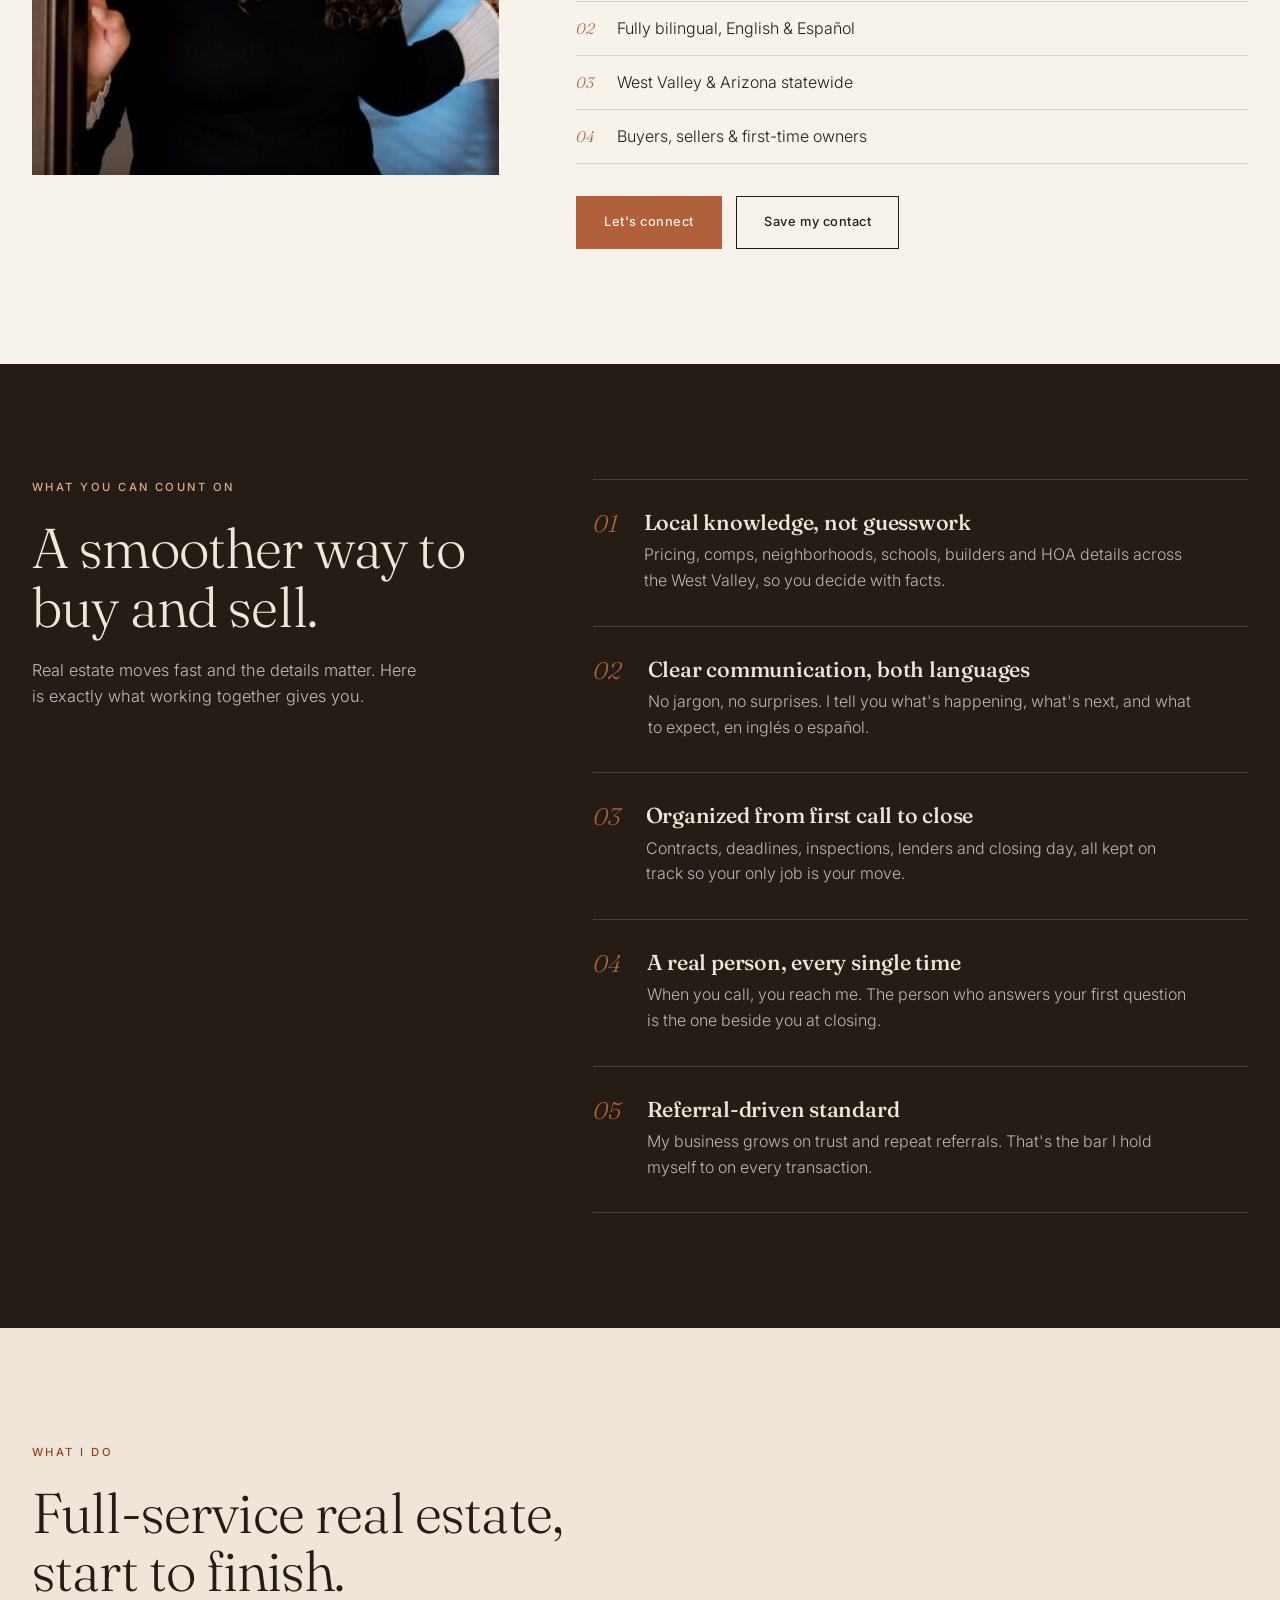
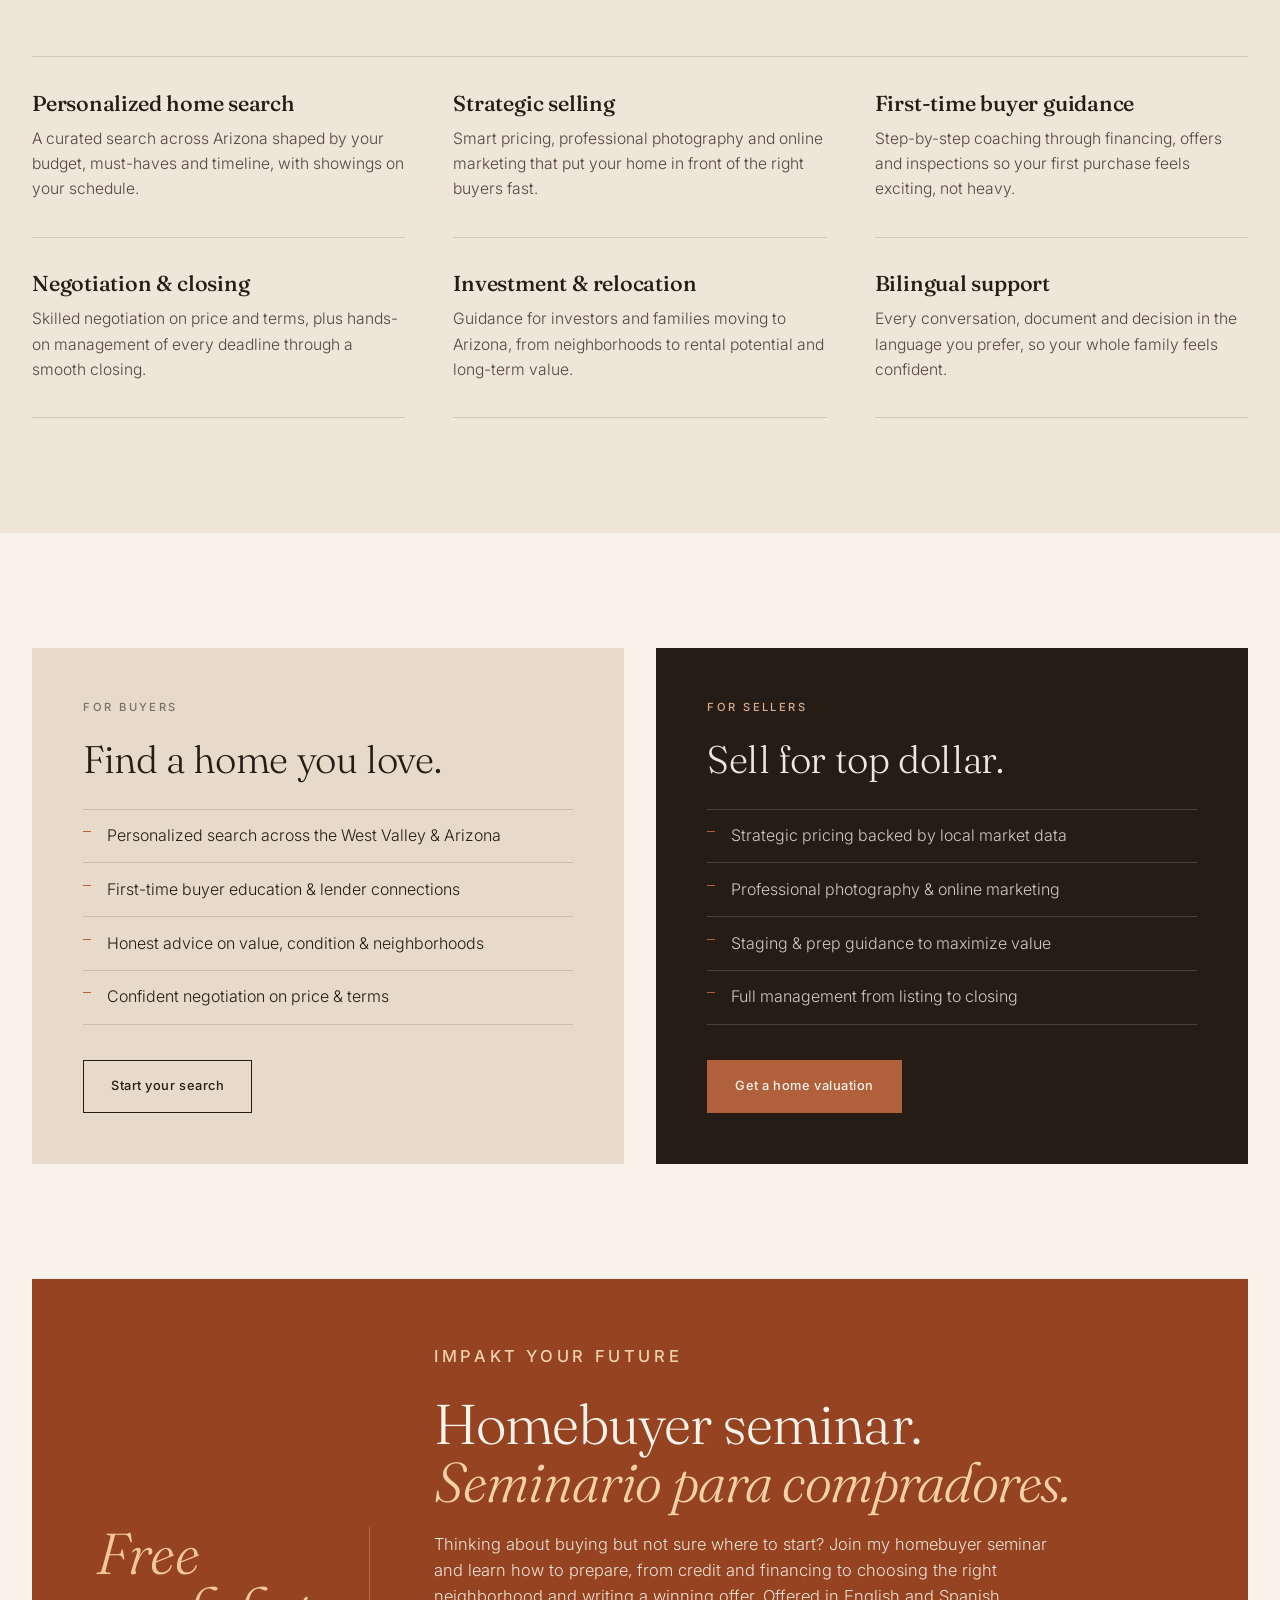
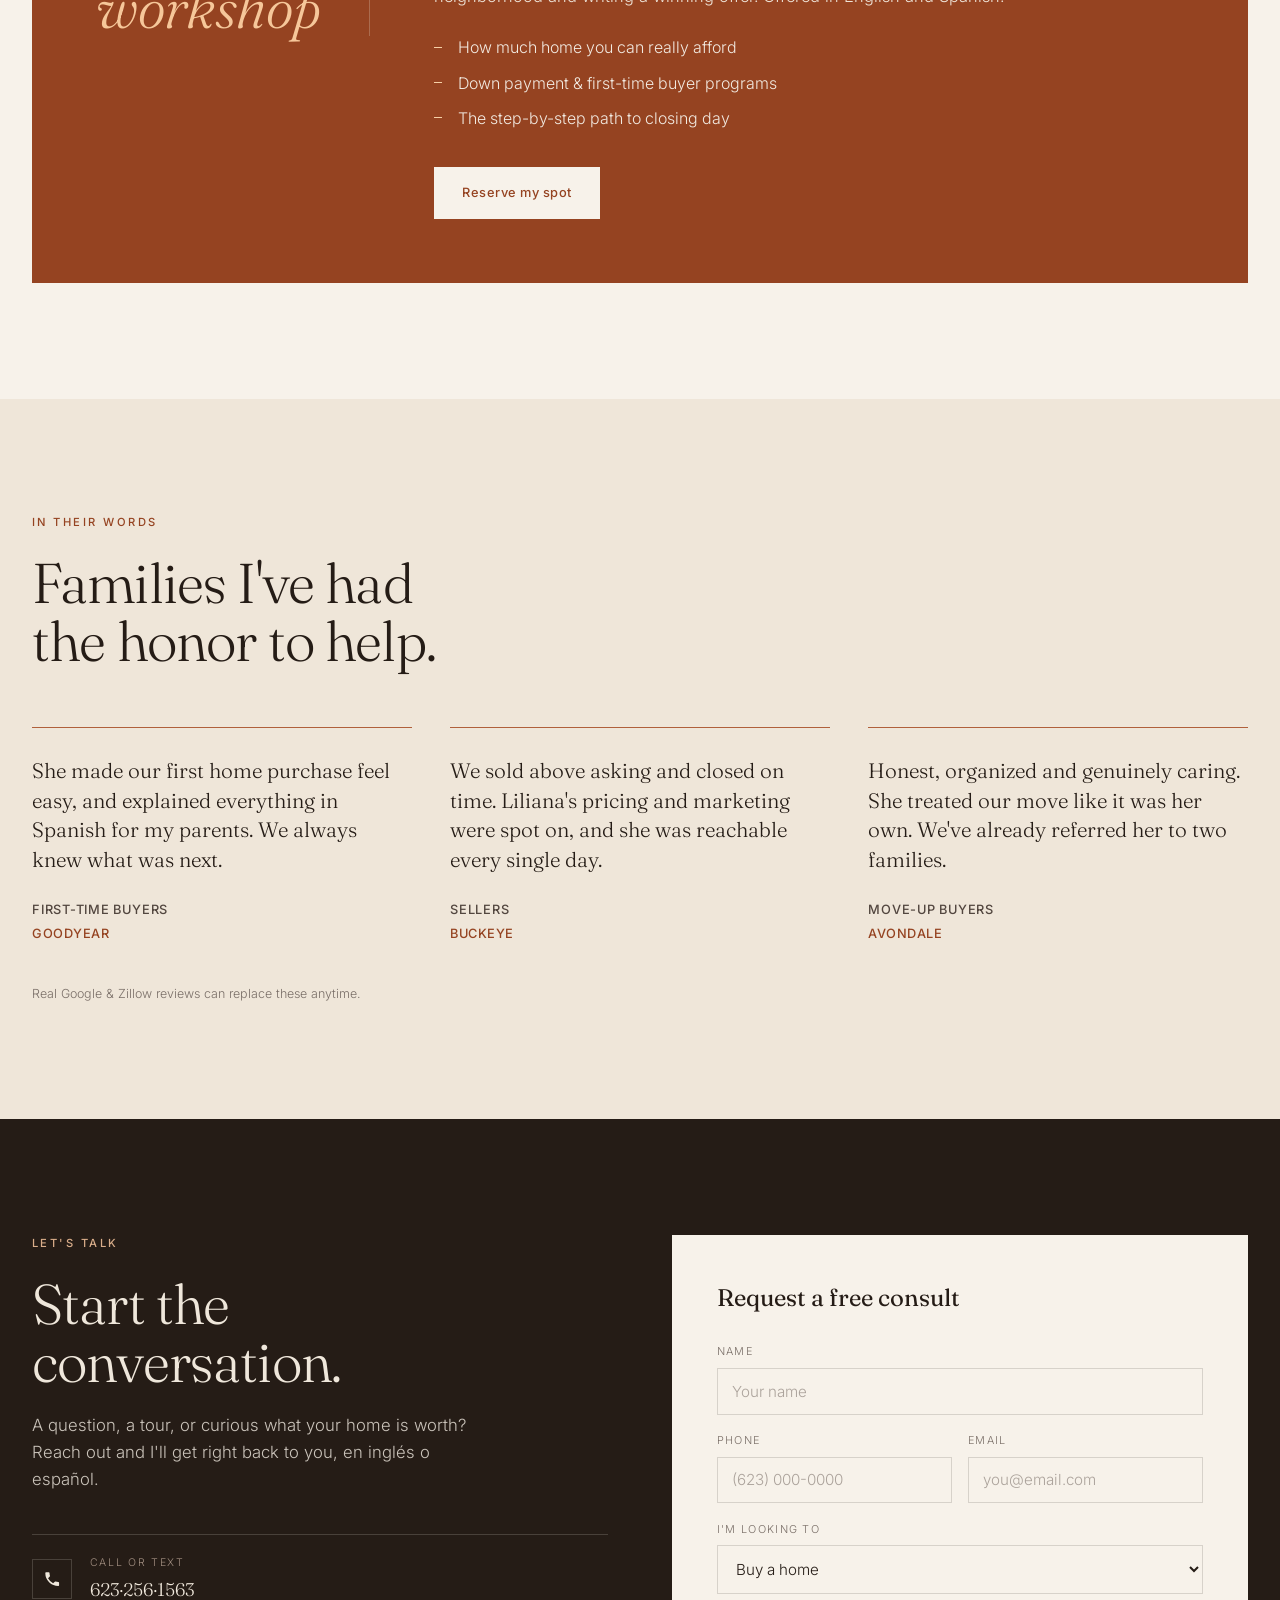
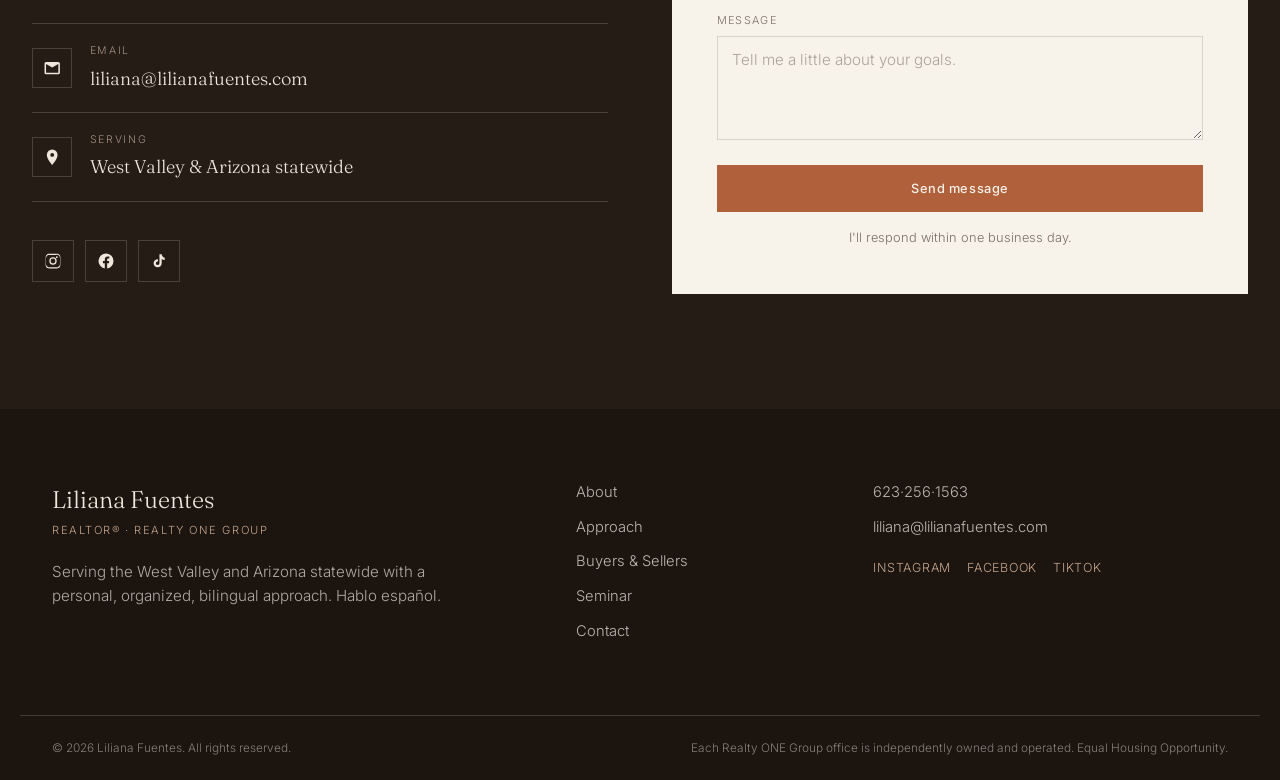
==== commit d2212db9: "Redesign UI: Desert Editorial direction Replace generic luxury-realtor template with a bespoke edito" ====
--- a/index.html
+++ b/index.html
@@ -3,22 +3,19 @@
 <head>
 <meta charset="UTF-8" />
 <meta name="viewport" content="width=device-width, initial-scale=1.0" />
-<title>Liliana Fuentes | Realtor · Realty ONE Group · Arizona</title>
+<title>Liliana Fuentes — Realtor · Realty ONE Group · Arizona</title>
 <meta name="description" content="Liliana Fuentes is a bilingual Arizona Realtor with Realty ONE Group, helping West Valley families buy and sell with a personal, organized approach. Hablo español." />
 <meta name="author" content="Liliana Fuentes" />
 
-<!-- Open Graph -->
 <meta property="og:type" content="website" />
-<meta property="og:title" content="Liliana Fuentes | Arizona Realtor" />
-<meta property="og:description" content="Bilingual Arizona Realtor helping families buy & sell across the West Valley. Hablo español." />
+<meta property="og:title" content="Liliana Fuentes — Arizona Realtor" />
+<meta property="og:description" content="Bilingual Arizona Realtor helping families buy and sell across the West Valley. Hablo español." />
 <meta property="og:image" content="assets/images/liliana-profile.jpg" />
-
 <link rel="icon" type="image/jpeg" href="assets/images/liliana-profile.jpg" />
 
-<!-- Fonts -->
 <link rel="preconnect" href="https://fonts.googleapis.com" />
 <link rel="preconnect" href="https://fonts.gstatic.com" crossorigin />
-<link href="https://fonts.googleapis.com/css2?family=Cormorant+Garamond:wght@400;500;600;700&family=Jost:wght@300;400;500;600&display=swap" rel="stylesheet" />
+<link href="https://fonts.googleapis.com/css2?family=Fraunces:opsz,wght@9..144,300;9..144,400;9..144,500;9..144,600;9..144,700&family=Inter:wght@300;400;500;600&display=swap" rel="stylesheet" />
 
 <link rel="stylesheet" href="assets/css/styles.css" />
 </head>
@@ -27,9 +24,10 @@
 <!-- ============ TOP BAR ============ -->
 <div class="topbar">
   <div class="topbar-inner">
-    <span class="topbar-item"><svg viewBox="0 0 24 24" class="ic"><path d="M6.6 10.8a15.6 15.6 0 0 0 6.6 6.6l2.2-2.2a1 1 0 0 1 1-.25 11.4 11.4 0 0 0 3.6.58 1 1 0 0 1 1 1V20a1 1 0 0 1-1 1A17 17 0 0 1 3 4a1 1 0 0 1 1-1h3.5a1 1 0 0 1 1 1 11.4 11.4 0 0 0 .58 3.6 1 1 0 0 1-.25 1z"/></svg> <a href="tel:+16232561563">623-256-1563</a></span>
-    <span class="topbar-item topbar-hide"><svg viewBox="0 0 24 24" class="ic"><path d="M4 4h16a2 2 0 0 1 2 2v12a2 2 0 0 1-2 2H4a2 2 0 0 1-2-2V6a2 2 0 0 1 2-2zm8 7L4 6.5V18h16V6.5z"/></svg> <a href="mailto:liliana@lilianafuentes.com">liliana@lilianafuentes.com</a></span>
-    <span class="topbar-item topbar-right">Realty ONE Group · West Valley, AZ · <strong>Hablo Español</strong></span>
+    <a href="tel:+16232561563" class="tb-link">623&middot;256&middot;1563</a>
+    <span class="tb-dot"></span>
+    <a href="mailto:liliana@lilianafuentes.com" class="tb-link tb-hide">liliana@lilianafuentes.com</a>
+    <span class="tb-right">West Valley, Arizona &nbsp;·&nbsp; <em>Se habla español</em></span>
   </div>
 </div>
 
@@ -37,289 +35,243 @@
 <header class="nav" id="nav">
   <div class="nav-inner">
     <a href="#home" class="brand">
-      <span class="brand-mark">LF</span>
-      <span class="brand-text">
-        <span class="brand-name">Liliana Fuentes</span>
-        <span class="brand-sub">Realtor · Realty ONE Group</span>
-      </span>
+      <span class="brand-name">Liliana&nbsp;Fuentes</span>
+      <span class="brand-sub">Realtor &middot; Realty ONE Group</span>
     </a>
-
     <nav class="nav-links" id="navLinks">
       <a href="#about">About</a>
-      <a href="#services">Services</a>
-      <a href="#buyers">Buyers &amp; Sellers</a>
+      <a href="#approach">Approach</a>
+      <a href="#work">Buyers &amp; Sellers</a>
       <a href="#seminar">Seminar</a>
       <a href="#reviews">Reviews</a>
       <a href="#contact" class="nav-cta">Book a Consult</a>
     </nav>
-
     <button class="nav-toggle" id="navToggle" aria-label="Open menu">
-      <span></span><span></span><span></span>
+      <span></span><span></span>
     </button>
   </div>
 </header>
 
 <!-- ============ HERO ============ -->
 <section class="hero" id="home">
-  <div class="hero-bg"></div>
   <div class="hero-inner">
     <div class="hero-copy reveal">
-      <p class="eyebrow">Arizona Real Estate · Realty ONE Group</p>
-      <h1>Let's get you to the<br><em>right place.</em></h1>
+      <p class="eyebrow eyebrow-clay">Arizona Real Estate</p>
+      <h1>Let's get you<br>to the <span class="ital">right place.</span></h1>
       <p class="hero-lead">
-        I'm Liliana Fuentes — a bilingual Realtor helping West Valley families
-        buy and sell with honest guidance and a plan that fits your life.
-        From your first question to keys in hand, you'll always know what's next.
+        I'm Liliana Fuentes, a bilingual Realtor helping West Valley families buy
+        and sell with honest guidance and a plan that fits your life. From the first
+        question to keys in hand, you'll always know exactly what comes next.
       </p>
       <div class="hero-actions">
-        <a href="#contact" class="btn btn-primary">Book a Free Consult</a>
-        <a href="tel:+16232561563" class="btn btn-ghost">
+        <a href="#contact" class="btn btn-primary">Book a free consult</a>
+        <a href="tel:+16232561563" class="btn btn-line">
           <svg viewBox="0 0 24 24" class="ic"><path d="M6.6 10.8a15.6 15.6 0 0 0 6.6 6.6l2.2-2.2a1 1 0 0 1 1-.25 11.4 11.4 0 0 0 3.6.58 1 1 0 0 1 1 1V20a1 1 0 0 1-1 1A17 17 0 0 1 3 4a1 1 0 0 1 1-1h3.5a1 1 0 0 1 1 1 11.4 11.4 0 0 0 .58 3.6 1 1 0 0 1-.25 1z"/></svg>
-          Call 623-256-1563
+          623&middot;256&middot;1563
         </a>
       </div>
-      <ul class="hero-stats">
-        <li><strong>West&nbsp;Valley</strong><span>Local Arizona expertise</span></li>
-        <li><strong>Bilingual</strong><span>English &amp; Español</span></li>
-        <li><strong>Free</strong><span>Buyer &amp; seller consults</span></li>
-      </ul>
-    </div>
-
-    <div class="hero-portrait reveal">
-      <div class="portrait-frame">
-        <img src="assets/images/liliana-profile.jpg" alt="Liliana Fuentes, Arizona Realtor" />
-      </div>
-      <div class="portrait-badge">
-        <span class="badge-top">Realty ONE Group</span>
-        <span class="badge-name">Liliana Fuentes</span>
-        <span class="badge-role">Realtor®</span>
-      </div>
-    </div>
-  </div>
-</section>
-
-<!-- ============ TRUST STRIP ============ -->
-<section class="trust">
-  <div class="trust-inner">
-    <span>Personal Service</span><i>✦</i>
-    <span>Local Market Knowledge</span><i>✦</i>
-    <span>Clear Communication</span><i>✦</i>
-    <span>Hablo Español</span>
-  </div>
-</section>
-
-<!-- ============ COUNT ON ============ -->
-<section class="counton" id="why">
-  <div class="section-head reveal">
-    <p class="eyebrow eyebrow-center">What You Can Count On</p>
-    <h2>A smoother way to buy and sell</h2>
-    <p class="section-sub">Real estate moves fast and the details matter. Here's what you get when we work together.</p>
-  </div>
-
-  <div class="counton-grid">
-    <article class="count-card reveal">
-      <div class="count-ic">🏡</div>
-      <h3>Local Knowledge</h3>
-      <p>Pricing, comps, neighborhoods, schools, builders and HOA details across the West Valley and Arizona — so you decide with facts, not guesses.</p>
-    </article>
-    <article class="count-card reveal">
-      <div class="count-ic">💬</div>
-      <h3>Clear Communication</h3>
-      <p>No confusing jargon and no surprises. I tell you what's happening, what's next, and what to expect at every stage — in English or Spanish.</p>
-    </article>
-    <article class="count-card reveal">
-      <div class="count-ic">📋</div>
-      <h3>Organized From Start to Close</h3>
-      <p>Contracts, deadlines, inspections, lenders and closing day — I keep every piece on track so your only job is to focus on your move.</p>
-    </article>
-    <article class="count-card reveal">
-      <div class="count-ic">🤝</div>
-      <h3>A Real Person, Every Time</h3>
-      <p>When you call, you get me — not a call center. The person who answers your first question is the one at the closing table with you.</p>
-    </article>
-    <article class="count-card reveal">
-      <div class="count-ic">🌎</div>
-      <h3>Bilingual Service</h3>
-      <p>Comfortably navigate every document and conversation in the language you prefer. Hablo español y te acompaño en cada paso.</p>
-    </article>
-    <article class="count-card reveal">
-      <div class="count-ic">⭐</div>
-      <h3>Referral-Driven Standard</h3>
-      <p>My business grows on trust and repeat referrals. That's the standard I hold myself to on every single transaction.</p>
-    </article>
+      <dl class="hero-meta">
+        <div><dt>Based in</dt><dd>Goodyear, West Valley</dd></div>
+        <div><dt>Languages</dt><dd>English &amp; Español</dd></div>
+        <div><dt>Brokerage</dt><dd>Realty ONE Group</dd></div>
+      </dl>
+    </div>
+
+    <figure class="hero-portrait reveal">
+      <img src="assets/images/liliana-profile.jpg" alt="Liliana Fuentes, Arizona Realtor" />
+      <figcaption>
+        <span class="cap-name">Liliana Fuentes</span>
+        <span class="cap-role">Realtor® · Realty ONE Group</span>
+      </figcaption>
+    </figure>
+  </div>
+  <div class="hero-marquee" aria-hidden="true">
+    <div class="marquee-track">
+      <span>Buyers</span><i></i><span>Sellers</span><i></i><span>First-Time Homebuyers</span><i></i>
+      <span>Bilingual Service</span><i></i><span>West Valley &amp; Statewide</span><i></i>
+      <span>Buyers</span><i></i><span>Sellers</span><i></i><span>First-Time Homebuyers</span><i></i>
+      <span>Bilingual Service</span><i></i><span>West Valley &amp; Statewide</span><i></i>
+    </div>
   </div>
 </section>
 
 <!-- ============ ABOUT ============ -->
 <section class="about" id="about">
   <div class="about-inner">
-    <div class="about-photo reveal">
+    <figure class="about-photo reveal">
       <img src="assets/images/liliana-profile.jpg" alt="Liliana Fuentes" />
-      <div class="about-accent"></div>
-    </div>
+    </figure>
     <div class="about-copy reveal">
-      <p class="eyebrow">Meet Your Realtor</p>
-      <h2>Hi, I'm Liliana Fuentes</h2>
+      <p class="eyebrow">Meet your Realtor</p>
+      <h2>Real estate that feels<br>like it's built around you.</h2>
       <p>
-        I'm a bilingual Realtor with <strong>Realty ONE Group</strong>, proud to serve
-        families across Arizona's West Valley and beyond. Whether you're buying your
-        first home, selling to move up, or investing for the future, my goal is the
-        same: make the process clear, calm and built around you.
+        I'm a bilingual Realtor with Realty ONE Group, proud to serve families across
+        Arizona's West Valley and beyond. First home, move-up, or investment, my goal
+        stays the same: make the process clear, calm, and genuinely yours.
       </p>
       <p>
-        I know that a home is more than a transaction — it's where your next chapter
-        happens. That's why I take the time to understand your goals, explain every
-        step, and advocate for you all the way to the closing table. And because I'm
-        fluent in both English and Spanish, nothing gets lost in translation.
+        A home is where your next chapter happens, not just a transaction. So I take
+        time to understand your goals, explain every step, and advocate for you all
+        the way to the closing table. And because I'm fluent in English and Spanish,
+        nothing gets lost in translation.
       </p>
-      <ul class="about-list">
-        <li>Realtor® with Realty ONE Group</li>
-        <li>Bilingual — English &amp; Español</li>
-        <li>Serving the West Valley &amp; Arizona statewide</li>
-        <li>Buyers, sellers &amp; first-time homebuyers</li>
+      <ul class="about-facts">
+        <li><span>01</span> Realtor® with Realty ONE Group</li>
+        <li><span>02</span> Fully bilingual, English &amp; Español</li>
+        <li><span>03</span> West Valley &amp; Arizona statewide</li>
+        <li><span>04</span> Buyers, sellers &amp; first-time owners</li>
       </ul>
       <div class="about-actions">
-        <a href="#contact" class="btn btn-primary">Let's Connect</a>
-        <a href="assets/liliana-fuentes.vcf" class="btn btn-ghost" download>Save My Contact</a>
+        <a href="#contact" class="btn btn-primary">Let's connect</a>
+        <a href="assets/liliana-fuentes.vcf" class="btn btn-line" download>Save my contact</a>
       </div>
     </div>
   </div>
 </section>
 
-<!-- ============ SERVICES / WHAT WE DO ============ -->
+<!-- ============ APPROACH (editorial list, no cards) ============ -->
+<section class="approach" id="approach">
+  <div class="approach-inner">
+    <aside class="approach-head reveal">
+      <p class="eyebrow eyebrow-pale">What you can count on</p>
+      <h2>A smoother way to<br>buy and sell.</h2>
+      <p class="approach-sub">Real estate moves fast and the details matter. Here is exactly what working together gives you.</p>
+    </aside>
+    <ol class="approach-list">
+      <li class="reveal">
+        <span class="num">01</span>
+        <div><h3>Local knowledge, not guesswork</h3>
+        <p>Pricing, comps, neighborhoods, schools, builders and HOA details across the West Valley, so you decide with facts.</p></div>
+      </li>
+      <li class="reveal">
+        <span class="num">02</span>
+        <div><h3>Clear communication, both languages</h3>
+        <p>No jargon, no surprises. I tell you what's happening, what's next, and what to expect, en inglés o español.</p></div>
+      </li>
+      <li class="reveal">
+        <span class="num">03</span>
+        <div><h3>Organized from first call to close</h3>
+        <p>Contracts, deadlines, inspections, lenders and closing day, all kept on track so your only job is your move.</p></div>
+      </li>
+      <li class="reveal">
+        <span class="num">04</span>
+        <div><h3>A real person, every single time</h3>
+        <p>When you call, you reach me. The person who answers your first question is the one beside you at closing.</p></div>
+      </li>
+      <li class="reveal">
+        <span class="num">05</span>
+        <div><h3>Referral-driven standard</h3>
+        <p>My business grows on trust and repeat referrals. That's the bar I hold myself to on every transaction.</p></div>
+      </li>
+    </ol>
+  </div>
+</section>
+
+<!-- ============ SERVICES ============ -->
 <section class="services" id="services">
-  <div class="section-head reveal">
-    <p class="eyebrow eyebrow-center">What I Do</p>
-    <h2>Full-service real estate, start to finish</h2>
-  </div>
-  <div class="services-grid">
-    <article class="service reveal">
-      <span class="service-num">01</span>
-      <h3>Personalized Home Search</h3>
-      <p>A curated search across Arizona built around your budget, must-haves and timeline — with showings that fit your schedule.</p>
+  <div class="services-inner">
+    <div class="services-head reveal">
+      <p class="eyebrow eyebrow-clay">What I do</p>
+      <h2>Full-service real estate, start to finish.</h2>
+    </div>
+    <div class="services-grid">
+      <article class="service reveal"><h3>Personalized home search</h3><p>A curated search across Arizona shaped by your budget, must-haves and timeline, with showings on your schedule.</p></article>
+      <article class="service reveal"><h3>Strategic selling</h3><p>Smart pricing, professional photography and online marketing that put your home in front of the right buyers fast.</p></article>
+      <article class="service reveal"><h3>First-time buyer guidance</h3><p>Step-by-step coaching through financing, offers and inspections so your first purchase feels exciting, not heavy.</p></article>
+      <article class="service reveal"><h3>Negotiation &amp; closing</h3><p>Skilled negotiation on price and terms, plus hands-on management of every deadline through a smooth closing.</p></article>
+      <article class="service reveal"><h3>Investment &amp; relocation</h3><p>Guidance for investors and families moving to Arizona, from neighborhoods to rental potential and long-term value.</p></article>
+      <article class="service reveal"><h3>Bilingual support</h3><p>Every conversation, document and decision in the language you prefer, so your whole family feels confident.</p></article>
+    </div>
+  </div>
+</section>
+
+<!-- ============ BUYERS / SELLERS ============ -->
+<section class="work" id="work">
+  <div class="work-inner">
+    <article class="work-card work-buy reveal">
+      <p class="eyebrow">For buyers</p>
+      <h3>Find a home you love.</h3>
+      <ul>
+        <li>Personalized search across the West Valley &amp; Arizona</li>
+        <li>First-time buyer education &amp; lender connections</li>
+        <li>Honest advice on value, condition &amp; neighborhoods</li>
+        <li>Confident negotiation on price &amp; terms</li>
+      </ul>
+      <a href="#contact" class="btn btn-line">Start your search</a>
     </article>
-    <article class="service reveal">
-      <span class="service-num">02</span>
-      <h3>Strategic Selling</h3>
-      <p>Smart pricing, professional photography and online marketing that gets your home in front of the right buyers, fast.</p>
+    <article class="work-card work-sell reveal">
+      <p class="eyebrow eyebrow-pale">For sellers</p>
+      <h3>Sell for top dollar.</h3>
+      <ul>
+        <li>Strategic pricing backed by local market data</li>
+        <li>Professional photography &amp; online marketing</li>
+        <li>Staging &amp; prep guidance to maximize value</li>
+        <li>Full management from listing to closing</li>
+      </ul>
+      <a href="#contact" class="btn btn-primary">Get a home valuation</a>
     </article>
-    <article class="service reveal">
-      <span class="service-num">03</span>
-      <h3>First-Time Buyer Guidance</h3>
-      <p>Step-by-step coaching through financing, offers and inspections so your first purchase feels exciting, not overwhelming.</p>
-    </article>
-    <article class="service reveal">
-      <span class="service-num">04</span>
-      <h3>Negotiation &amp; Closing</h3>
-      <p>Skilled negotiation on price and terms, plus hands-on management of every deadline through a smooth closing day.</p>
-    </article>
-    <article class="service reveal">
-      <span class="service-num">05</span>
-      <h3>Investment &amp; Relocation</h3>
-      <p>Guidance for investors and families relocating to Arizona — neighborhoods, rental potential and long-term value.</p>
-    </article>
-    <article class="service reveal">
-      <span class="service-num">06</span>
-      <h3>Bilingual Support</h3>
-      <p>Every conversation, document and decision in English or Spanish, so you and your family feel confident the whole way.</p>
-    </article>
-  </div>
-</section>
-
-<!-- ============ BUYERS / SELLERS SPLIT ============ -->
-<section class="split" id="buyers">
-  <div class="split-card split-buyers reveal">
-    <p class="eyebrow">For Buyers</p>
-    <h3>Find a home you love</h3>
-    <ul>
-      <li>Personalized search across the West Valley &amp; Arizona</li>
-      <li>First-time buyer education &amp; lender connections</li>
-      <li>Honest advice on value, condition &amp; neighborhoods</li>
-      <li>Confident negotiation on price &amp; terms</li>
-    </ul>
-    <a href="#contact" class="btn btn-light">Start Your Search</a>
-  </div>
-  <div class="split-card split-sellers reveal">
-    <p class="eyebrow eyebrow-light">For Sellers</p>
-    <h3>Sell for top dollar</h3>
-    <ul>
-      <li>Strategic pricing backed by local market data</li>
-      <li>Professional photography &amp; online marketing</li>
-      <li>Staging &amp; prep guidance to maximize value</li>
-      <li>Full management from listing to closing</li>
-    </ul>
-    <a href="#contact" class="btn btn-primary">Get a Home Valuation</a>
   </div>
 </section>
 
 <!-- ============ SEMINAR ============ -->
 <section class="seminar" id="seminar">
   <div class="seminar-inner reveal">
+    <div class="seminar-mark">Free<br>workshop</div>
     <div class="seminar-copy">
-      <p class="eyebrow eyebrow-light">Free Workshop</p>
-      <h2>ImPAKt Your Future</h2>
-      <p class="seminar-tag">Homebuyer Seminar · Seminario Para Compradores</p>
+      <p class="eyebrow eyebrow-pale">ImPAKt Your Future</p>
+      <h2>Homebuyer seminar.<br><span class="ital">Seminario para compradores.</span></h2>
       <p>
         Thinking about buying but not sure where to start? Join my homebuyer seminar
-        and learn exactly how to prepare — from credit and financing to choosing the
-        right neighborhood and writing a winning offer. Offered in English and Spanish.
+        and learn how to prepare, from credit and financing to choosing the right
+        neighborhood and writing a winning offer. Offered in English and Spanish.
       </p>
       <ul class="seminar-points">
         <li>How much home you can really afford</li>
         <li>Down payment &amp; first-time buyer programs</li>
         <li>The step-by-step path to closing day</li>
       </ul>
-      <a href="https://partiful.com/e/uGW4o7pgcR9sW0emx7Ao?c=ep7l5ryD" target="_blank" rel="noopener" class="btn btn-primary">Reserve My Spot</a>
-    </div>
-    <div class="seminar-side">
-      <div class="seminar-badge">
-        <span>✦</span>
-        <strong>Free to Attend</strong>
-        <small>English &amp; Español</small>
-      </div>
-    </div>
-  </div>
-</section>
-
-<!-- ============ TESTIMONIALS ============ -->
+      <a href="https://partiful.com/e/uGW4o7pgcR9sW0emx7Ao?c=ep7l5ryD" target="_blank" rel="noopener" class="btn btn-primary">Reserve my spot</a>
+    </div>
+  </div>
+</section>
+
+<!-- ============ REVIEWS ============ -->
 <section class="reviews" id="reviews">
-  <div class="section-head reveal">
-    <p class="eyebrow eyebrow-center">Client Love</p>
-    <h2>What clients are saying</h2>
-    <p class="section-sub">A few words from families I've had the honor to help.</p>
-  </div>
-  <div class="reviews-grid">
-    <figure class="review reveal">
-      <div class="stars">★★★★★</div>
-      <blockquote>Liliana made our first home purchase feel easy. She explained everything in Spanish for my parents and never made us feel rushed. We always knew what was next.</blockquote>
-      <figcaption>— First-Time Buyers, Goodyear</figcaption>
-    </figure>
-    <figure class="review reveal">
-      <div class="stars">★★★★★</div>
-      <blockquote>We sold above asking and closed on time. Liliana's marketing and pricing strategy were spot on, and she was reachable every single day. Truly a professional.</blockquote>
-      <figcaption>— Sellers, Buckeye</figcaption>
-    </figure>
-    <figure class="review reveal">
-      <div class="stars">★★★★★</div>
-      <blockquote>Honest, organized and genuinely caring. Liliana treated our move like it was her own. We've already referred her to two families and will keep doing it.</blockquote>
-      <figcaption>— Move-Up Buyers, Avondale</figcaption>
-    </figure>
-  </div>
-  <p class="reviews-note">Replace these with your real Google / Zillow reviews anytime.</p>
+  <div class="reviews-inner">
+    <div class="reviews-head reveal">
+      <p class="eyebrow eyebrow-clay">In their words</p>
+      <h2>Families I've had<br>the honor to help.</h2>
+    </div>
+    <div class="reviews-grid">
+      <figure class="review reveal">
+        <blockquote>She made our first home purchase feel easy, and explained everything in Spanish for my parents. We always knew what was next.</blockquote>
+        <figcaption>First-time buyers<span>Goodyear</span></figcaption>
+      </figure>
+      <figure class="review reveal">
+        <blockquote>We sold above asking and closed on time. Liliana's pricing and marketing were spot on, and she was reachable every single day.</blockquote>
+        <figcaption>Sellers<span>Buckeye</span></figcaption>
+      </figure>
+      <figure class="review reveal">
+        <blockquote>Honest, organized and genuinely caring. She treated our move like it was her own. We've already referred her to two families.</blockquote>
+        <figcaption>Move-up buyers<span>Avondale</span></figcaption>
+      </figure>
+    </div>
+    <p class="reviews-note">Real Google &amp; Zillow reviews can replace these anytime.</p>
+  </div>
 </section>
 
 <!-- ============ CONTACT ============ -->
 <section class="contact" id="contact">
   <div class="contact-inner">
     <div class="contact-copy reveal">
-      <p class="eyebrow eyebrow-light">Connect With Me</p>
-      <h2>Let's start the conversation</h2>
-      <p>Have a question, ready to tour homes, or curious what your home is worth? Reach out — I'll get right back to you, en inglés o español.</p>
+      <p class="eyebrow eyebrow-pale">Let's talk</p>
+      <h2>Start the<br>conversation.</h2>
+      <p class="contact-lead">A question, a tour, or curious what your home is worth? Reach out and I'll get right back to you, en inglés o español.</p>
 
       <ul class="contact-details">
         <li>
           <span class="cd-ic"><svg viewBox="0 0 24 24" class="ic"><path d="M6.6 10.8a15.6 15.6 0 0 0 6.6 6.6l2.2-2.2a1 1 0 0 1 1-.25 11.4 11.4 0 0 0 3.6.58 1 1 0 0 1 1 1V20a1 1 0 0 1-1 1A17 17 0 0 1 3 4a1 1 0 0 1 1-1h3.5a1 1 0 0 1 1 1 11.4 11.4 0 0 0 .58 3.6 1 1 0 0 1-.25 1z"/></svg></span>
-          <div><small>Call or Text</small><a href="tel:+16232561563">623-256-1563</a></div>
+          <div><small>Call or text</small><a href="tel:+16232561563">623&middot;256&middot;1563</a></div>
         </li>
         <li>
           <span class="cd-ic"><svg viewBox="0 0 24 24" class="ic"><path d="M4 4h16a2 2 0 0 1 2 2v12a2 2 0 0 1-2 2H4a2 2 0 0 1-2-2V6a2 2 0 0 1 2-2zm8 7L4 6.5V18h16V6.5z"/></svg></span>
@@ -327,7 +279,7 @@
         </li>
         <li>
           <span class="cd-ic"><svg viewBox="0 0 24 24" class="ic"><path d="M12 2a7 7 0 0 0-7 7c0 5.2 7 13 7 13s7-7.8 7-13a7 7 0 0 0-7-7zm0 9.5A2.5 2.5 0 1 1 12 6.5a2.5 2.5 0 0 1 0 5z"/></svg></span>
-          <div><small>Serving</small><span>West Valley &amp; Arizona Statewide</span></div>
+          <div><small>Serving</small><span>West Valley &amp; Arizona statewide</span></div>
         </li>
       </ul>
 
@@ -346,7 +298,7 @@
 
     <div class="contact-form-wrap reveal">
       <form class="contact-form" id="contactForm" action="https://formspree.io/f/yourFormID" method="POST">
-        <p class="form-title">Request a Free Consult</p>
+        <p class="form-title">Request a free consult</p>
         <div class="field">
           <label for="name">Name</label>
           <input type="text" id="name" name="name" required placeholder="Your name" />
@@ -373,9 +325,9 @@
         </div>
         <div class="field">
           <label for="message">Message</label>
-          <textarea id="message" name="message" rows="4" placeholder="Tell me a little about your goals…"></textarea>
+          <textarea id="message" name="message" rows="4" placeholder="Tell me a little about your goals."></textarea>
         </div>
-        <button type="submit" class="btn btn-primary btn-block">Send Message</button>
+        <button type="submit" class="btn btn-primary btn-block">Send message</button>
         <p class="form-note" id="formNote">I'll respond within one business day.</p>
       </form>
     </div>
@@ -386,28 +338,29 @@
 <footer class="footer">
   <div class="footer-inner">
     <div class="footer-brand">
-      <span class="brand-mark">LF</span>
-      <div>
-        <strong>Liliana Fuentes</strong>
-        <small>Realtor® · Realty ONE Group</small>
+      <span class="footer-name">Liliana Fuentes</span>
+      <span class="footer-role">Realtor® · Realty ONE Group</span>
+      <p class="footer-blurb">Serving the West Valley and Arizona statewide with a personal, organized, bilingual approach. Hablo español.</p>
+    </div>
+    <nav class="footer-nav">
+      <a href="#about">About</a>
+      <a href="#approach">Approach</a>
+      <a href="#work">Buyers &amp; Sellers</a>
+      <a href="#seminar">Seminar</a>
+      <a href="#contact">Contact</a>
+    </nav>
+    <div class="footer-reach">
+      <a href="tel:+16232561563">623&middot;256&middot;1563</a>
+      <a href="mailto:liliana@lilianafuentes.com">liliana@lilianafuentes.com</a>
+      <div class="footer-social">
+        <a href="https://www.instagram.com/lilianafuentesrealtor/" target="_blank" rel="noopener">Instagram</a>
+        <a href="https://www.facebook.com/lilianafuentesrealtor" target="_blank" rel="noopener">Facebook</a>
+        <a href="https://www.tiktok.com/@lilianafuentesrealtor" target="_blank" rel="noopener">TikTok</a>
       </div>
     </div>
-    <p class="footer-blurb">
-      A Realty ONE Group Realtor serving the West Valley and Arizona statewide
-      with a personal, organized, bilingual approach. Hablo español.
-    </p>
-    <ul class="footer-contact">
-      <li><a href="tel:+16232561563">623-256-1563</a></li>
-      <li><a href="mailto:liliana@lilianafuentes.com">liliana@lilianafuentes.com</a></li>
-      <li class="footer-social">
-        <a href="https://www.instagram.com/lilianafuentesrealtor/" target="_blank" rel="noopener" aria-label="Instagram">Instagram</a>
-        <a href="https://www.facebook.com/lilianafuentesrealtor" target="_blank" rel="noopener" aria-label="Facebook">Facebook</a>
-        <a href="https://www.tiktok.com/@lilianafuentesrealtor" target="_blank" rel="noopener" aria-label="TikTok">TikTok</a>
-      </li>
-    </ul>
   </div>
   <div class="footer-bar">
-    <span>© <span id="year"></span> Liliana Fuentes. All Rights Reserved.</span>
+    <span>© <span id="year"></span> Liliana Fuentes. All rights reserved.</span>
     <span>Each Realty ONE Group office is independently owned and operated. Equal Housing Opportunity.</span>
   </div>
 </footer>
--- a/assets/css/styles.css
+++ b/assets/css/styles.css
@@ -1,31 +1,33 @@
 /* ============================================================
-   Liliana Fuentes — Realtor · Realty ONE Group
-   Palette: charcoal + warm gold + cream
+   Liliana Fuentes — "Desert Editorial"
+   Bilingual Arizona Realtor · Realty ONE Group
 ============================================================ */
 :root{
-  --ink:#1c1b19;
-  --charcoal:#26241f;
-  --char-soft:#33302a;
-  --cream:#f8f4ec;
-  --sand:#efe6d6;
-  --gold:#b48a52;
-  --gold-deep:#9a7340;
-  --gold-soft:#d9c3a3;
-  --line:rgba(28,27,25,.12);
-  --white:#ffffff;
-  --shadow:0 30px 60px -25px rgba(28,27,25,.4);
-  --serif:"Cormorant Garamond",Georgia,serif;
-  --sans:"Jost",-apple-system,BlinkMacSystemFont,sans-serif;
-  --maxw:1180px;
+  --paper:oklch(0.962 0.012 78);
+  --paper-2:oklch(0.928 0.020 75);
+  --paper-3:oklch(0.895 0.026 74);
+  --ink:oklch(0.235 0.018 55);
+  --ink-2:oklch(0.405 0.020 55);
+  --ink-3:oklch(0.55 0.018 55);
+  --clay:oklch(0.575 0.115 45);
+  --clay-d:oklch(0.485 0.120 42);
+  --sage:oklch(0.60 0.038 145);
+  --paper-on-ink:oklch(0.93 0.018 78);
+  --line:oklch(0.235 0.018 55 / .15);
+  --line-pale:oklch(0.93 0.018 78 / .18);
+  --ease:cubic-bezier(.16,1,.3,1);
+  --display:"Fraunces",Georgia,serif;
+  --body:"Inter",-apple-system,BlinkMacSystemFont,sans-serif;
+  --maxw:1240px;
 }
 
 *{margin:0;padding:0;box-sizing:border-box}
-html{scroll-behavior:smooth}
+html{scroll-behavior:smooth;-webkit-text-size-adjust:100%;overflow-x:hidden}
 body{
-  font-family:var(--sans);
+  font-family:var(--body);
   color:var(--ink);
-  background:var(--cream);
-  line-height:1.65;
+  background:var(--paper);
+  line-height:1.6;
   font-weight:300;
   -webkit-font-smoothing:antialiased;
   overflow-x:hidden;
@@ -33,268 +35,242 @@
 img{max-width:100%;display:block}
 a{color:inherit;text-decoration:none}
 .ic{width:1em;height:1em;fill:currentColor;flex:none}
-
-h1,h2,h3{font-family:var(--serif);font-weight:600;line-height:1.08;letter-spacing:-.01em}
-h1{font-size:clamp(2.8rem,6vw,4.8rem)}
-h2{font-size:clamp(2rem,4vw,3.1rem)}
-h3{font-size:1.4rem}
-em{font-style:italic;color:var(--gold)}
+::selection{background:var(--clay);color:var(--paper)}
+
+h1,h2,h3{font-family:var(--display);font-weight:400;line-height:1.04;letter-spacing:-.015em;font-optical-sizing:auto}
+h1{font-size:clamp(3rem,7vw,5.6rem);font-weight:300}
+h2{font-size:clamp(2.1rem,4.4vw,3.5rem);font-weight:300}
+h3{font-size:1.35rem;font-weight:500;letter-spacing:-.01em}
+.ital{font-style:italic;font-weight:300;color:var(--clay)}
 
 .eyebrow{
-  font-family:var(--sans);
-  text-transform:uppercase;
-  letter-spacing:.28em;
-  font-size:.72rem;
-  font-weight:500;
-  color:var(--gold-deep);
-  margin-bottom:1rem;
-}
-.eyebrow-light{color:var(--gold-soft)}
-.eyebrow-center{display:flex;justify-content:center;gap:.6em;align-items:center}
-.eyebrow-center::before,.eyebrow-center::after{content:"✦";color:var(--gold);font-size:.9em}
+  font-family:var(--body);text-transform:uppercase;
+  letter-spacing:.22em;font-size:.7rem;font-weight:500;
+  color:var(--ink-3);margin-bottom:1.4rem;
+}
+.eyebrow-clay{color:var(--clay-d)}
+.eyebrow-pale{color:oklch(0.78 0.07 60)}
 
 /* ---------- Buttons ---------- */
 .btn{
-  display:inline-flex;align-items:center;gap:.55em;
-  font-family:var(--sans);font-weight:500;font-size:.85rem;
-  letter-spacing:.06em;text-transform:uppercase;
-  padding:1rem 1.9rem;border-radius:2px;cursor:pointer;
-  transition:.35s cubic-bezier(.2,.7,.3,1);border:1px solid transparent;
-}
-.btn .ic{font-size:1.1em}
-.btn-primary{background:var(--gold);color:#fff}
-.btn-primary:hover{background:var(--gold-deep);transform:translateY(-2px);box-shadow:0 14px 30px -12px rgba(154,115,64,.7)}
-.btn-ghost{background:transparent;border-color:currentColor;color:inherit}
-.btn-ghost:hover{background:var(--ink);color:var(--cream);border-color:var(--ink)}
-.btn-light{background:#fff;color:var(--ink)}
-.btn-light:hover{background:var(--ink);color:#fff;transform:translateY(-2px)}
+  display:inline-flex;align-items:center;gap:.6em;
+  font-family:var(--body);font-weight:500;font-size:.8rem;
+  letter-spacing:.04em;padding:.95rem 1.7rem;border-radius:0;
+  cursor:pointer;border:1px solid transparent;
+  transition:background .4s var(--ease),color .4s var(--ease),border-color .4s var(--ease),transform .4s var(--ease);
+}
+.btn .ic{font-size:1.05em}
+.btn-primary{background:var(--clay);color:var(--paper)}
+.btn-primary:hover{background:var(--clay-d);transform:translateY(-2px)}
+.btn-line{background:transparent;border-color:currentColor;color:inherit}
+.btn-line:hover{background:var(--ink);color:var(--paper);border-color:var(--ink)}
 .btn-block{width:100%;justify-content:center}
 
 /* ---------- Topbar ---------- */
-.topbar{background:var(--ink);color:var(--cream);font-size:.78rem;letter-spacing:.04em}
-.topbar-inner{max-width:var(--maxw);margin:0 auto;padding:.6rem 1.5rem;display:flex;gap:1.6rem;align-items:center}
-.topbar-item{display:inline-flex;align-items:center;gap:.45em;opacity:.85}
-.topbar-item a:hover{color:var(--gold-soft)}
-.topbar-right{margin-left:auto;opacity:.95}
-.topbar-right strong{color:var(--gold-soft);font-weight:500}
+.topbar{background:var(--ink);color:var(--paper-on-ink)}
+.topbar-inner{max-width:var(--maxw);margin:0 auto;padding:.55rem 2rem;display:flex;align-items:center;gap:1rem;font-size:.76rem;letter-spacing:.02em;font-weight:300}
+.tb-link{opacity:.8;transition:opacity .3s}
+.tb-link:hover{opacity:1;color:oklch(0.82 0.09 60)}
+.tb-dot{width:3px;height:3px;border-radius:50%;background:var(--clay);opacity:.9}
+.tb-right{margin-left:auto;opacity:.85}
+.tb-right em{font-style:normal;color:oklch(0.82 0.09 60)}
 
 /* ---------- Nav ---------- */
-.nav{position:sticky;top:0;z-index:100;background:rgba(248,244,236,.9);backdrop-filter:blur(12px);border-bottom:1px solid var(--line);transition:.3s}
-.nav.scrolled{box-shadow:0 8px 30px -18px rgba(28,27,25,.35)}
-.nav-inner{max-width:var(--maxw);margin:0 auto;padding:.85rem 1.5rem;display:flex;align-items:center;justify-content:space-between}
-.brand{display:flex;align-items:center;gap:.75rem}
-.brand-mark{
-  width:46px;height:46px;border-radius:50%;flex:none;
-  display:grid;place-items:center;
-  background:var(--ink);color:var(--gold-soft);
-  font-family:var(--serif);font-weight:700;font-size:1.15rem;letter-spacing:.02em;
-  border:1px solid var(--gold);
-}
-.brand-name{font-family:var(--serif);font-size:1.3rem;font-weight:600;display:block;line-height:1}
-.brand-sub{font-size:.66rem;letter-spacing:.22em;text-transform:uppercase;color:var(--gold-deep)}
-.nav-links{display:flex;align-items:center;gap:2rem}
-.nav-links a{font-size:.83rem;letter-spacing:.05em;text-transform:uppercase;font-weight:400;transition:color .25s;position:relative}
-.nav-links a:not(.nav-cta)::after{content:"";position:absolute;left:0;bottom:-6px;width:0;height:1px;background:var(--gold);transition:width .3s}
+.nav{position:sticky;top:0;z-index:100;background:oklch(0.962 0.012 78 / .82);backdrop-filter:saturate(1.4) blur(14px);border-bottom:1px solid transparent;transition:border-color .4s,background .4s}
+.nav.scrolled{border-bottom-color:var(--line);background:oklch(0.962 0.012 78 / .94)}
+.nav-inner{max-width:var(--maxw);margin:0 auto;padding:1.05rem 2rem;display:flex;align-items:center;justify-content:space-between;gap:2rem}
+.brand{line-height:1.05}
+.brand-name{display:block;font-family:var(--display);font-size:1.4rem;font-weight:500;letter-spacing:-.02em}
+.brand-sub{display:block;font-size:.64rem;letter-spacing:.18em;text-transform:uppercase;color:var(--ink-3);margin-top:.15rem}
+.nav-links{display:flex;align-items:center;gap:2.2rem}
+.nav-links a{font-size:.82rem;letter-spacing:.02em;font-weight:400;color:var(--ink-2);transition:color .3s;position:relative}
+.nav-links a:not(.nav-cta)::after{content:"";position:absolute;left:0;bottom:-5px;width:0;height:1px;background:var(--clay);transition:width .4s var(--ease)}
+.nav-links a:not(.nav-cta):hover{color:var(--ink)}
 .nav-links a:not(.nav-cta):hover::after{width:100%}
-.nav-cta{background:var(--ink);color:var(--cream)!important;padding:.7rem 1.3rem;border-radius:2px;font-weight:500}
-.nav-cta:hover{background:var(--gold)}
-.nav-toggle{display:none;flex-direction:column;gap:5px;background:none;border:none;cursor:pointer;padding:6px}
-.nav-toggle span{width:26px;height:2px;background:var(--ink);transition:.3s}
+.nav-cta{color:var(--clay-d)!important;border:1px solid var(--line);padding:.55rem 1.1rem;font-weight:500;transition:.4s var(--ease)}
+.nav-cta:hover{background:var(--clay);color:var(--paper)!important;border-color:var(--clay)}
+.nav-toggle{display:none;flex-direction:column;gap:6px;background:none;border:none;cursor:pointer;padding:6px}
+.nav-toggle span{width:26px;height:1.5px;background:var(--ink);transition:.4s var(--ease)}
 
 /* ---------- Hero ---------- */
-.hero{position:relative;overflow:hidden;background:var(--ink)}
-.hero-bg{
-  position:absolute;inset:0;
-  background:
-    radial-gradient(circle at 75% 20%,rgba(180,138,82,.28),transparent 45%),
-    radial-gradient(circle at 10% 90%,rgba(180,138,82,.12),transparent 40%),
-    linear-gradient(135deg,#1c1b19 0%,#2a2620 60%,#332c22 100%);
-}
-.hero-bg::after{content:"";position:absolute;inset:0;background-image:url("data:image/svg+xml,%3Csvg xmlns='http://www.w3.org/2000/svg' width='60' height='60'%3E%3Cpath d='M0 0h60v60H0z' fill='none'/%3E%3Cpath d='M30 0v60M0 30h60' stroke='%23ffffff' stroke-opacity='.025'/%3E%3C/svg%3E");}
-.hero-inner{position:relative;max-width:var(--maxw);margin:0 auto;padding:clamp(3rem,7vw,6rem) 1.5rem;display:grid;grid-template-columns:1.15fr .85fr;gap:clamp(2rem,5vw,4.5rem);align-items:center}
-.hero-copy{color:var(--cream)}
-.hero-copy .eyebrow{color:var(--gold-soft)}
-.hero h1{margin-bottom:1.5rem;color:#fff}
-.hero-lead{font-size:1.12rem;max-width:34rem;color:rgba(248,244,236,.82);margin-bottom:2.2rem;font-weight:300}
-.hero-actions{display:flex;flex-wrap:wrap;gap:1rem;margin-bottom:3rem}
-.hero-actions .btn-ghost{color:var(--cream)}
-.hero-stats{list-style:none;display:flex;gap:2.5rem;flex-wrap:wrap;border-top:1px solid rgba(248,244,236,.16);padding-top:1.8rem}
-.hero-stats strong{display:block;font-family:var(--serif);font-size:1.7rem;color:var(--gold-soft);font-weight:600;line-height:1}
-.hero-stats span{font-size:.78rem;letter-spacing:.05em;color:rgba(248,244,236,.65);text-transform:uppercase}
-
-.hero-portrait{position:relative;justify-self:center}
-.portrait-frame{
-  position:relative;width:clamp(280px,32vw,400px);aspect-ratio:4/5;
-  border-radius:200px 200px 8px 8px;overflow:hidden;
-  border:1px solid var(--gold);
-  box-shadow:0 40px 80px -30px rgba(0,0,0,.7);
-}
-.portrait-frame img{width:100%;height:100%;object-fit:cover;object-position:center top}
-.portrait-frame::after{content:"";position:absolute;inset:0;box-shadow:inset 0 0 0 6px rgba(248,244,236,.12);border-radius:inherit;pointer-events:none}
-.portrait-badge{
-  position:absolute;bottom:24px;left:-26px;
-  background:var(--cream);padding:.9rem 1.4rem;border-radius:4px;
-  box-shadow:var(--shadow);text-align:left;border-left:3px solid var(--gold);
-}
-.badge-top{display:block;font-size:.62rem;letter-spacing:.2em;text-transform:uppercase;color:var(--gold-deep)}
-.badge-name{display:block;font-family:var(--serif);font-size:1.25rem;font-weight:600;line-height:1.1}
-.badge-role{display:block;font-size:.75rem;color:var(--char-soft)}
-
-/* ---------- Trust strip ---------- */
-.trust{background:var(--gold);color:#fff}
-.trust-inner{max-width:var(--maxw);margin:0 auto;padding:1rem 1.5rem;display:flex;align-items:center;justify-content:center;gap:1.4rem;flex-wrap:wrap;font-size:.82rem;letter-spacing:.12em;text-transform:uppercase;font-weight:400}
-.trust i{font-style:normal;opacity:.6;font-size:.7rem}
-
-/* ---------- Section heads ---------- */
-.section-head{text-align:center;max-width:46rem;margin:0 auto clamp(2.5rem,5vw,3.8rem)}
-.section-sub{color:var(--char-soft);font-size:1.05rem;margin-top:.8rem}
-
-/* ---------- Count On ---------- */
-.counton{padding:clamp(4rem,8vw,7rem) 1.5rem;background:var(--cream)}
-.counton-grid{max-width:var(--maxw);margin:0 auto;display:grid;grid-template-columns:repeat(3,1fr);gap:1.4rem}
-.count-card{background:#fff;border:1px solid var(--line);padding:2.2rem 1.9rem;border-radius:6px;transition:.4s}
-.count-card:hover{transform:translateY(-6px);box-shadow:var(--shadow);border-color:var(--gold-soft)}
-.count-ic{font-size:1.9rem;margin-bottom:1rem}
-.count-card h3{margin-bottom:.6rem}
-.count-card p{color:var(--char-soft);font-size:.97rem}
+.hero{background:var(--ink);color:var(--paper-on-ink);position:relative;overflow:hidden}
+.hero::before{content:"";position:absolute;inset:0;background:radial-gradient(120% 80% at 78% 8%,oklch(0.34 0.05 50) 0%,transparent 55%);opacity:.9}
+.hero-inner{position:relative;max-width:var(--maxw);margin:0 auto;padding:clamp(3.5rem,7vw,6.5rem) 2rem clamp(4rem,7vw,6rem);display:grid;grid-template-columns:1.08fr .92fr;gap:clamp(2rem,5vw,5rem);align-items:center}
+.hero-copy .eyebrow{color:oklch(0.78 0.07 60)}
+.hero h1{color:var(--paper-on-ink);margin-bottom:1.8rem}
+.hero-lead{font-size:1.1rem;max-width:33rem;color:oklch(0.86 0.014 75);font-weight:300;margin-bottom:2.4rem}
+.hero-actions{display:flex;flex-wrap:wrap;gap:.9rem;margin-bottom:3.2rem}
+.hero-actions .btn-line{color:var(--paper-on-ink)}
+.hero-actions .btn-line:hover{background:var(--paper-on-ink);color:var(--ink);border-color:var(--paper-on-ink)}
+.hero-meta{display:flex;flex-wrap:wrap;gap:0;border-top:1px solid var(--line-pale)}
+.hero-meta>div{padding:1.4rem 1.8rem 0 0;margin-right:1.8rem;border-right:1px solid var(--line-pale)}
+.hero-meta>div:last-child{border-right:none;margin-right:0}
+.hero-meta dt{font-size:.66rem;letter-spacing:.16em;text-transform:uppercase;color:oklch(0.66 0.03 60);margin-bottom:.35rem}
+.hero-meta dd{font-family:var(--display);font-size:1.05rem;font-weight:400;color:var(--paper-on-ink)}
+
+.hero-portrait{position:relative;justify-self:center;margin:0;max-width:430px;width:100%}
+.hero-portrait img{width:100%;aspect-ratio:4/5;object-fit:cover;object-position:50% 18%;filter:grayscale(.12) contrast(1.02)}
+.hero-portrait::after{content:"";position:absolute;inset:0;border:1px solid var(--line-pale);transform:translate(16px,16px);pointer-events:none;z-index:-1}
+.hero-portrait figcaption{position:absolute;left:0;bottom:0;width:100%;padding:1.4rem 1.4rem 1.2rem;background:linear-gradient(to top,oklch(0.235 0.018 55 / .85),transparent)}
+.cap-name{display:block;font-family:var(--display);font-size:1.3rem;color:var(--paper-on-ink)}
+.cap-role{display:block;font-size:.72rem;letter-spacing:.08em;color:oklch(0.8 0.06 60)}
+
+/* marquee */
+.hero-marquee{position:relative;border-top:1px solid var(--line-pale);overflow:hidden;padding:.9rem 0}
+.marquee-track{display:flex;align-items:center;gap:2.2rem;white-space:nowrap;width:max-content;animation:marquee 38s linear infinite}
+.marquee-track span{font-family:var(--display);font-style:italic;font-size:1.05rem;color:oklch(0.7 0.04 60);font-weight:300}
+.marquee-track i{width:4px;height:4px;border-radius:50%;background:var(--clay);flex:none}
+@keyframes marquee{to{transform:translateX(-50%)}}
 
 /* ---------- About ---------- */
-.about{padding:clamp(4rem,8vw,7rem) 1.5rem;background:var(--white)}
-.about-inner{max-width:var(--maxw);margin:0 auto;display:grid;grid-template-columns:.9fr 1.1fr;gap:clamp(2.5rem,5vw,5rem);align-items:center}
-.about-photo{position:relative}
-.about-photo img{width:100%;aspect-ratio:4/5;object-fit:cover;object-position:center top;border-radius:6px;position:relative;z-index:2}
-.about-accent{position:absolute;inset:18px -18px -18px 18px;border:1px solid var(--gold);border-radius:6px;z-index:1}
-.about-copy p{color:var(--char-soft);margin-bottom:1.1rem;font-size:1.04rem}
-.about-copy h2{margin-bottom:1.3rem;margin-top:.4rem}
-.about-list{list-style:none;margin:1.5rem 0 2rem;display:grid;grid-template-columns:1fr 1fr;gap:.6rem 1.2rem}
-.about-list li{position:relative;padding-left:1.6rem;font-size:.95rem;color:var(--ink)}
-.about-list li::before{content:"✓";position:absolute;left:0;color:var(--gold);font-weight:600}
-.about-actions{display:flex;gap:1rem;flex-wrap:wrap}
+.about{padding:clamp(4.5rem,9vw,8rem) 2rem;background:var(--paper)}
+.about-inner{max-width:var(--maxw);margin:0 auto;display:grid;grid-template-columns:.82fr 1.18fr;gap:clamp(2.5rem,6vw,6rem);align-items:center}
+.about-photo{margin:0;position:relative}
+.about-photo img{width:100%;aspect-ratio:4/5;object-fit:cover;object-position:50% 15%}
+.about-photo::before{content:"";position:absolute;left:-18px;top:-18px;width:42%;height:42%;border-left:1px solid var(--clay);border-top:1px solid var(--clay)}
+.about-copy h2{margin-bottom:1.6rem}
+.about-copy p{color:var(--ink-2);margin-bottom:1.2rem;font-size:1.06rem;max-width:38rem}
+.about-facts{list-style:none;margin:2rem 0;border-top:1px solid var(--line)}
+.about-facts li{display:flex;gap:1rem;align-items:baseline;padding:.85rem 0;border-bottom:1px solid var(--line);font-size:1rem;color:var(--ink)}
+.about-facts span{font-family:var(--display);font-style:italic;color:var(--clay);font-size:.95rem;min-width:1.6rem}
+.about-actions{display:flex;gap:.9rem;flex-wrap:wrap;margin-top:2rem}
+
+/* ---------- Approach (editorial list) ---------- */
+.approach{padding:clamp(4.5rem,9vw,8rem) 2rem;background:var(--ink);color:var(--paper-on-ink)}
+.approach-inner{max-width:var(--maxw);margin:0 auto;display:grid;grid-template-columns:.85fr 1.15fr;gap:clamp(2.5rem,6vw,6rem);align-items:start}
+.approach-head{position:sticky;top:7rem}
+.approach-head .eyebrow{color:oklch(0.78 0.07 60)}
+.approach-head h2{color:var(--paper-on-ink);margin-bottom:1.3rem}
+.approach-sub{color:oklch(0.8 0.014 75);font-size:1.02rem;max-width:24rem}
+.approach-list{list-style:none}
+.approach-list li{display:grid;grid-template-columns:auto 1fr;gap:1.6rem;padding:2rem 0;border-top:1px solid var(--line-pale)}
+.approach-list li:last-child{border-bottom:1px solid var(--line-pale)}
+.approach-list .num{font-family:var(--display);font-style:italic;font-size:1.5rem;color:var(--clay);font-weight:300;line-height:1}
+.approach-list h3{color:var(--paper-on-ink);margin-bottom:.5rem}
+.approach-list p{color:oklch(0.78 0.014 75);font-size:1rem;max-width:34rem}
 
 /* ---------- Services ---------- */
-.services{padding:clamp(4rem,8vw,7rem) 1.5rem;background:var(--ink);color:var(--cream)}
-.services .eyebrow{color:var(--gold-soft)}
-.services h2{color:#fff}
-.services-grid{max-width:var(--maxw);margin:0 auto;display:grid;grid-template-columns:repeat(3,1fr);gap:1px;background:rgba(248,244,236,.12);border:1px solid rgba(248,244,236,.12)}
-.service{background:var(--ink);padding:2.4rem 2rem;transition:.4s}
-.service:hover{background:var(--char-soft)}
-.service-num{font-family:var(--serif);font-size:1.1rem;color:var(--gold);letter-spacing:.1em}
-.service h3{color:#fff;margin:.9rem 0 .6rem}
-.service p{color:rgba(248,244,236,.7);font-size:.96rem}
-
-/* ---------- Split Buyers/Sellers ---------- */
-.split{max-width:var(--maxw);margin:clamp(4rem,8vw,7rem) auto;padding:0 1.5rem;display:grid;grid-template-columns:1fr 1fr;gap:1.4rem}
-.split-card{padding:clamp(2.2rem,4vw,3.2rem);border-radius:8px}
-.split-buyers{background:var(--sand)}
-.split-sellers{background:var(--charcoal);color:var(--cream)}
-.split-card h3{font-size:1.9rem;margin-bottom:1.4rem}
-.split-sellers h3{color:#fff}
-.split-card ul{list-style:none;margin-bottom:2rem;display:grid;gap:.8rem}
-.split-card li{position:relative;padding-left:1.7rem;font-size:1rem}
-.split-card li::before{content:"→";position:absolute;left:0;color:var(--gold)}
-.split-sellers li{color:rgba(248,244,236,.85)}
+.services{padding:clamp(4.5rem,9vw,8rem) 2rem;background:var(--paper-2)}
+.services-inner{max-width:var(--maxw);margin:0 auto}
+.services-head{max-width:34rem;margin-bottom:clamp(2.5rem,5vw,3.5rem)}
+.services-grid{display:grid;grid-template-columns:repeat(3,1fr);column-gap:clamp(1.5rem,4vw,3rem);row-gap:0;border-top:1px solid var(--line)}
+.service{padding:2.2rem 0;border-bottom:1px solid var(--line)}
+.service h3{margin-bottom:.7rem}
+.service p{color:var(--ink-2);font-size:.98rem}
+
+/* ---------- Buyers / Sellers ---------- */
+.work{padding:clamp(4.5rem,9vw,8rem) 2rem;background:var(--paper)}
+.work-inner{max-width:var(--maxw);margin:0 auto;display:grid;grid-template-columns:1fr 1fr;gap:clamp(1.2rem,3vw,2rem)}
+.work-card{padding:clamp(2.2rem,4vw,3.4rem)}
+.work-buy{background:var(--paper-3);color:var(--ink)}
+.work-sell{background:var(--ink);color:var(--paper-on-ink)}
+.work-card h3{font-size:clamp(1.8rem,3vw,2.4rem);font-family:var(--display);font-weight:300;margin-bottom:1.8rem}
+.work-sell h3{color:var(--paper-on-ink)}
+.work-card ul{list-style:none;margin-bottom:2.2rem;border-top:1px solid var(--line)}
+.work-sell ul{border-top-color:var(--line-pale)}
+.work-card li{padding:.85rem 0;border-bottom:1px solid var(--line);font-size:1rem;position:relative;padding-left:1.5rem}
+.work-sell li{border-bottom-color:var(--line-pale);color:oklch(0.84 0.014 75)}
+.work-card li::before{content:"";position:absolute;left:0;top:1.35rem;width:8px;height:1px;background:var(--clay)}
+.work-sell .eyebrow{color:oklch(0.78 0.07 60)}
 
 /* ---------- Seminar ---------- */
-.seminar{padding:0 1.5rem clamp(4rem,8vw,7rem)}
-.seminar-inner{max-width:var(--maxw);margin:0 auto;background:
-   linear-gradient(135deg,rgba(28,27,25,.92),rgba(51,44,34,.92)),
-   radial-gradient(circle at 80% 30%,rgba(180,138,82,.4),transparent 50%);
-   color:var(--cream);border-radius:10px;padding:clamp(2.6rem,5vw,4.5rem);
-   display:grid;grid-template-columns:1.4fr .6fr;gap:2.5rem;align-items:center}
-.seminar-copy h2{color:#fff;margin-bottom:.4rem}
-.seminar-tag{color:var(--gold-soft);letter-spacing:.06em;margin-bottom:1.2rem;font-size:1rem}
-.seminar-copy>p{color:rgba(248,244,236,.82);margin-bottom:1.4rem;max-width:38rem}
-.seminar-points{list-style:none;margin-bottom:2rem;display:grid;gap:.6rem}
-.seminar-points li{position:relative;padding-left:1.6rem;color:rgba(248,244,236,.9)}
-.seminar-points li::before{content:"✦";position:absolute;left:0;color:var(--gold-soft);font-size:.8em;top:.25em}
-.seminar-side{display:flex;justify-content:center}
-.seminar-badge{width:170px;height:170px;border-radius:50%;border:1px dashed var(--gold-soft);display:grid;place-items:center;text-align:center;gap:.2rem;padding:1rem;background:rgba(180,138,82,.12)}
-.seminar-badge span{font-size:1.4rem;color:var(--gold-soft)}
-.seminar-badge strong{font-family:var(--serif);font-size:1.5rem;line-height:1.1;color:#fff}
-.seminar-badge small{font-size:.72rem;letter-spacing:.15em;text-transform:uppercase;color:var(--gold-soft)}
+.seminar{padding:0 2rem clamp(4.5rem,9vw,8rem);background:var(--paper)}
+.seminar-inner{max-width:var(--maxw);margin:0 auto;background:var(--clay-d);color:var(--paper);display:grid;grid-template-columns:auto 1fr;gap:clamp(2rem,5vw,4rem);padding:clamp(2.6rem,5vw,4.5rem);align-items:center}
+.seminar-mark{font-family:var(--display);font-style:italic;font-weight:300;font-size:clamp(2.4rem,5vw,3.6rem);line-height:.95;color:oklch(0.86 0.08 65);border-right:1px solid oklch(0.93 0.018 78 / .25);padding-right:clamp(1.5rem,4vw,3rem)}
+.seminar-copy .eyebrow{color:oklch(0.88 0.06 70)}
+.seminar-copy h2{color:var(--paper);margin-bottom:1.2rem}
+.seminar-copy h2 .ital{color:oklch(0.88 0.07 70)}
+.seminar-copy>p{color:oklch(0.92 0.02 70);max-width:40rem;margin-bottom:1.6rem;font-size:1.03rem}
+.seminar-points{list-style:none;margin-bottom:2.2rem;display:grid;gap:.6rem}
+.seminar-points li{padding-left:1.5rem;position:relative;color:oklch(0.94 0.015 70)}
+.seminar-points li::before{content:"";position:absolute;left:0;top:.7rem;width:8px;height:1px;background:oklch(0.88 0.07 70)}
+.seminar .btn-primary{background:var(--paper);color:var(--clay-d)}
+.seminar .btn-primary:hover{background:var(--ink);color:var(--paper)}
 
 /* ---------- Reviews ---------- */
-.reviews{padding:clamp(4rem,8vw,7rem) 1.5rem;background:var(--sand)}
-.reviews-grid{max-width:var(--maxw);margin:0 auto;display:grid;grid-template-columns:repeat(3,1fr);gap:1.4rem}
-.review{background:#fff;padding:2.2rem;border-radius:6px;box-shadow:0 20px 40px -30px rgba(28,27,25,.4)}
-.stars{color:var(--gold);letter-spacing:.15em;margin-bottom:1rem}
-.review blockquote{font-family:var(--serif);font-size:1.18rem;line-height:1.5;color:var(--ink);margin-bottom:1.2rem;font-style:italic}
-.review figcaption{font-size:.85rem;letter-spacing:.06em;color:var(--gold-deep);text-transform:uppercase}
-.reviews-note{text-align:center;margin-top:1.8rem;font-size:.8rem;color:var(--char-soft);opacity:.7}
+.reviews{padding:clamp(4.5rem,9vw,8rem) 2rem;background:var(--paper-2)}
+.reviews-inner{max-width:var(--maxw);margin:0 auto}
+.reviews-head{margin-bottom:clamp(2.5rem,5vw,3.5rem)}
+.reviews-grid{display:grid;grid-template-columns:repeat(3,1fr);gap:clamp(1.5rem,3vw,2.5rem)}
+.review{margin:0;padding-top:1.8rem;border-top:1px solid var(--clay)}
+.review blockquote{font-family:var(--display);font-size:1.3rem;line-height:1.42;font-weight:300;color:var(--ink);margin-bottom:1.6rem}
+.review figcaption{font-size:.8rem;letter-spacing:.06em;text-transform:uppercase;color:var(--ink-2);font-weight:500}
+.review figcaption span{display:block;color:var(--clay-d);margin-top:.2rem;letter-spacing:.04em}
+.reviews-note{margin-top:2.5rem;font-size:.78rem;color:var(--ink-3)}
 
 /* ---------- Contact ---------- */
-.contact{padding:clamp(4rem,8vw,7rem) 1.5rem;background:var(--ink);color:var(--cream)}
-.contact-inner{max-width:var(--maxw);margin:0 auto;display:grid;grid-template-columns:1fr 1fr;gap:clamp(2.5rem,5vw,4.5rem);align-items:start}
-.contact-copy h2{color:#fff;margin-bottom:1rem}
-.contact-copy>p{color:rgba(248,244,236,.78);margin-bottom:2rem;max-width:30rem}
-.contact-details{list-style:none;display:grid;gap:1.4rem;margin-bottom:2.2rem}
-.contact-details li{display:flex;gap:1rem;align-items:center}
-.cd-ic{width:48px;height:48px;border-radius:50%;flex:none;display:grid;place-items:center;background:rgba(180,138,82,.18);color:var(--gold-soft);font-size:1.2rem;border:1px solid rgba(180,138,82,.4)}
-.contact-details small{display:block;font-size:.7rem;letter-spacing:.18em;text-transform:uppercase;color:var(--gold-soft)}
-.contact-details a,.contact-details span{font-size:1.1rem;color:#fff}
-.contact-details a:hover{color:var(--gold-soft)}
-.socials{display:flex;gap:.8rem}
-.socials a{width:44px;height:44px;border-radius:50%;border:1px solid rgba(248,244,236,.25);display:grid;place-items:center;transition:.3s}
-.socials a svg{width:20px;height:20px;fill:var(--cream)}
-.socials a:hover{background:var(--gold);border-color:var(--gold);transform:translateY(-3px)}
-
-.contact-form-wrap{background:var(--cream);border-radius:10px;padding:clamp(1.8rem,3vw,2.6rem);box-shadow:var(--shadow)}
-.form-title{font-family:var(--serif);font-size:1.6rem;font-weight:600;color:var(--ink);margin-bottom:1.4rem}
+.contact{padding:clamp(4.5rem,9vw,8rem) 2rem;background:var(--ink);color:var(--paper-on-ink)}
+.contact-inner{max-width:var(--maxw);margin:0 auto;display:grid;grid-template-columns:1fr 1fr;gap:clamp(2.5rem,5vw,5rem);align-items:start}
+.contact-copy h2{color:var(--paper-on-ink);margin-bottom:1.3rem}
+.contact-lead{color:oklch(0.82 0.014 75);max-width:28rem;margin-bottom:2.6rem;font-size:1.05rem}
+.contact-details{list-style:none;display:grid;gap:0;margin-bottom:2.4rem;border-top:1px solid var(--line-pale)}
+.contact-details li{display:flex;gap:1.1rem;align-items:center;padding:1.2rem 0;border-bottom:1px solid var(--line-pale)}
+.cd-ic{width:40px;height:40px;flex:none;display:grid;place-items:center;border:1px solid var(--line-pale);color:oklch(0.82 0.07 60);font-size:1.05rem}
+.contact-details small{display:block;font-size:.66rem;letter-spacing:.16em;text-transform:uppercase;color:oklch(0.66 0.03 60);margin-bottom:.2rem}
+.contact-details a,.contact-details span{font-family:var(--display);font-size:1.15rem;color:var(--paper-on-ink)}
+.contact-details a:hover{color:oklch(0.82 0.09 60)}
+.socials{display:flex;gap:.7rem}
+.socials a{width:42px;height:42px;border:1px solid var(--line-pale);display:grid;place-items:center;transition:.4s var(--ease)}
+.socials a svg{width:18px;height:18px;fill:var(--paper-on-ink)}
+.socials a:hover{background:var(--clay);border-color:var(--clay);transform:translateY(-3px)}
+
+.contact-form-wrap{background:var(--paper);color:var(--ink);padding:clamp(1.8rem,3.5vw,2.8rem)}
+.form-title{font-family:var(--display);font-size:1.5rem;font-weight:400;margin-bottom:1.6rem}
 .field{margin-bottom:1.1rem}
 .field-row{display:grid;grid-template-columns:1fr 1fr;gap:1rem}
-.field label{display:block;font-size:.74rem;letter-spacing:.12em;text-transform:uppercase;color:var(--char-soft);margin-bottom:.4rem}
-.field input,.field select,.field textarea{
-  width:100%;padding:.85rem 1rem;border:1px solid var(--line);border-radius:4px;
-  background:#fff;font-family:var(--sans);font-size:.95rem;color:var(--ink);transition:.25s;resize:vertical;
-}
-.field input:focus,.field select:focus,.field textarea:focus{outline:none;border-color:var(--gold);box-shadow:0 0 0 3px rgba(180,138,82,.15)}
-.form-note{text-align:center;font-size:.82rem;color:var(--char-soft);margin-top:1rem}
-.form-note.success{color:var(--gold-deep);font-weight:500}
+.field label{display:block;font-size:.68rem;letter-spacing:.12em;text-transform:uppercase;color:var(--ink-3);margin-bottom:.45rem}
+.field input,.field select,.field textarea{width:100%;padding:.8rem .9rem;border:1px solid var(--line);border-radius:0;background:var(--paper);font-family:var(--body);font-size:.95rem;font-weight:300;color:var(--ink);transition:.3s;resize:vertical}
+.field input::placeholder,.field textarea::placeholder{color:var(--ink-3);opacity:.6}
+.field input:focus,.field select:focus,.field textarea:focus{outline:none;border-color:var(--clay);box-shadow:0 0 0 3px oklch(0.575 0.115 45 / .12)}
+.form-note{font-size:.8rem;color:var(--ink-3);margin-top:1rem;text-align:center}
+.form-note.success{color:var(--clay-d);font-weight:400}
 
 /* ---------- Footer ---------- */
-.footer{background:#141310;color:var(--cream)}
-.footer-inner{max-width:var(--maxw);margin:0 auto;padding:clamp(2.5rem,5vw,4rem) 1.5rem;display:grid;grid-template-columns:1fr 1.4fr 1fr;gap:2.5rem;align-items:start}
-.footer-brand{display:flex;align-items:center;gap:.9rem}
-.footer-brand strong{font-family:var(--serif);font-size:1.3rem;display:block}
-.footer-brand small{font-size:.72rem;letter-spacing:.12em;text-transform:uppercase;color:var(--gold-soft)}
-.footer-blurb{color:rgba(248,244,236,.7);font-size:.95rem}
-.footer-contact{list-style:none;display:grid;gap:.7rem;font-size:.95rem}
-.footer-contact a:hover{color:var(--gold-soft)}
-.footer-social{display:flex;gap:1.1rem;margin-top:.4rem}
-.footer-social a{font-size:.82rem;letter-spacing:.08em;text-transform:uppercase;color:var(--gold-soft)}
-.footer-bar{border-top:1px solid rgba(248,244,236,.12);padding:1.3rem 1.5rem;display:flex;justify-content:space-between;gap:1rem;flex-wrap:wrap;max-width:var(--maxw);margin:0 auto;font-size:.76rem;color:rgba(248,244,236,.55)}
+.footer{background:oklch(0.20 0.016 55);color:var(--paper-on-ink)}
+.footer-inner{max-width:var(--maxw);margin:0 auto;padding:clamp(3rem,6vw,4.5rem) 2rem;display:grid;grid-template-columns:1.5fr .8fr 1.1fr;gap:2.5rem}
+.footer-name{font-family:var(--display);font-size:1.5rem;display:block}
+.footer-role{font-size:.7rem;letter-spacing:.14em;text-transform:uppercase;color:oklch(0.74 0.05 60);display:block;margin-top:.2rem}
+.footer-blurb{color:oklch(0.74 0.014 75);font-size:.95rem;max-width:26rem;margin-top:1.2rem}
+.footer-nav,.footer-reach{display:flex;flex-direction:column;gap:.7rem;font-size:.92rem}
+.footer-nav a,.footer-reach>a{color:oklch(0.78 0.014 75);transition:color .3s}
+.footer-nav a:hover,.footer-reach>a:hover{color:oklch(0.82 0.09 60)}
+.footer-social{display:flex;gap:1rem;margin-top:.5rem}
+.footer-social a{font-size:.78rem;letter-spacing:.06em;text-transform:uppercase;color:oklch(0.74 0.05 60)}
+.footer-social a:hover{color:var(--paper-on-ink)}
+.footer-bar{border-top:1px solid var(--line-pale);max-width:var(--maxw);margin:0 auto;padding:1.4rem 2rem;display:flex;justify-content:space-between;gap:1rem;flex-wrap:wrap;font-size:.74rem;color:oklch(0.6 0.014 75)}
 
 /* ---------- Floating call ---------- */
-.fab{position:fixed;bottom:24px;right:24px;width:58px;height:58px;border-radius:50%;background:var(--gold);display:none;place-items:center;box-shadow:0 14px 30px -10px rgba(154,115,64,.8);z-index:90;animation:pulse 2.4s infinite}
-.fab svg{width:24px;height:24px;fill:#fff}
-@keyframes pulse{0%{box-shadow:0 0 0 0 rgba(180,138,82,.5)}70%{box-shadow:0 0 0 16px rgba(180,138,82,0)}100%{box-shadow:0 0 0 0 rgba(180,138,82,0)}}
-
-/* ---------- Reveal animation ---------- */
-.reveal{opacity:0;transform:translateY(28px);transition:opacity .8s ease,transform .8s cubic-bezier(.2,.7,.3,1)}
+.fab{position:fixed;bottom:22px;right:22px;width:54px;height:54px;border-radius:50%;background:var(--clay);display:none;place-items:center;box-shadow:0 12px 28px -10px oklch(0.485 0.12 42 / .8);z-index:90}
+.fab svg{width:22px;height:22px;fill:var(--paper)}
+
+/* ---------- Reveal ---------- */
+.reveal{opacity:0;transform:translateY(22px);transition:opacity .9s var(--ease),transform .9s var(--ease)}
 .reveal.in{opacity:1;transform:none}
+@media(prefers-reduced-motion:reduce){.reveal{opacity:1;transform:none;transition:none}.marquee-track{animation:none}}
 
 /* ============ RESPONSIVE ============ */
 @media(max-width:980px){
-  .hero-inner,.about-inner,.contact-inner,.seminar-inner{grid-template-columns:1fr}
-  .hero-portrait{order:-1;margin-bottom:1rem}
-  .about-photo{max-width:420px;margin:0 auto}
-  .counton-grid,.services-grid,.reviews-grid{grid-template-columns:1fr 1fr}
+  .hero-inner,.about-inner,.approach-inner,.work-inner,.contact-inner,.seminar-inner{grid-template-columns:1fr}
+  .hero-portrait{order:-1;max-width:360px}
+  .about-photo{max-width:420px}
+  .approach-head{position:static}
+  .seminar-mark{border-right:none;border-bottom:1px solid oklch(0.93 0.018 78 / .25);padding-right:0;padding-bottom:1.2rem}
+  .services-grid,.reviews-grid{grid-template-columns:1fr 1fr}
   .footer-inner{grid-template-columns:1fr 1fr}
 }
-@media(max-width:760px){
-  .topbar-hide{display:none}
-  .topbar-right{margin-left:auto}
-  .nav-links{position:fixed;inset:0 0 0 auto;width:min(80vw,320px);background:var(--cream);flex-direction:column;align-items:flex-start;justify-content:center;gap:1.6rem;padding:2rem 2.2rem;transform:translateX(100%);transition:.4s cubic-bezier(.2,.7,.3,1);box-shadow:var(--shadow);z-index:120}
+@media(max-width:680px){
+  .topbar-inner{padding:.55rem 1.3rem}.tb-hide{display:none}.tb-right{margin-left:auto}
+  .nav-inner{padding:.9rem 1.3rem}
+  .nav-links{position:fixed;inset:0 0 0 auto;width:min(82vw,330px);background:var(--paper);flex-direction:column;align-items:flex-start;justify-content:center;gap:1.7rem;padding:2.4rem;transform:translateX(100%);transition:transform .5s var(--ease);box-shadow:-20px 0 60px -30px oklch(0.235 0.018 55 / .5);z-index:120}
   .nav-links.open{transform:none}
-  .nav-links a{font-size:1.05rem}
+  .nav-links a{font-size:1.15rem;font-family:var(--display)}
+  .nav-cta{align-self:stretch;text-align:center}
   .nav-toggle{display:flex;z-index:130}
-  .nav-toggle.active span:nth-child(1){transform:translateY(7px) rotate(45deg)}
-  .nav-toggle.active span:nth-child(2){opacity:0}
-  .nav-toggle.active span:nth-child(3){transform:translateY(-7px) rotate(-45deg)}
-  .counton-grid,.services-grid,.reviews-grid,.split,.about-list,.field-row,.footer-inner{grid-template-columns:1fr}
-  .split{gap:1rem}
+  .nav-toggle.active span:nth-child(1){transform:translateY(3.75px) rotate(45deg)}
+  .nav-toggle.active span:nth-child(2){transform:translateY(-3.75px) rotate(-45deg)}
+  .hero,.about,.approach,.services,.work,.reviews,.contact{padding-left:1.3rem;padding-right:1.3rem}
+  .services-grid,.reviews-grid,.field-row,.footer-inner{grid-template-columns:1fr}
+  .hero-meta>div{border-right:none;margin-right:0;padding-right:0;flex:1 1 40%}
   .fab{display:grid}
-  .footer-bar{flex-direction:column;text-align:center}
-  .hero-stats{gap:1.6rem}
-  .portrait-badge{left:0}
-}
+  .footer-bar{flex-direction:column}
+}
